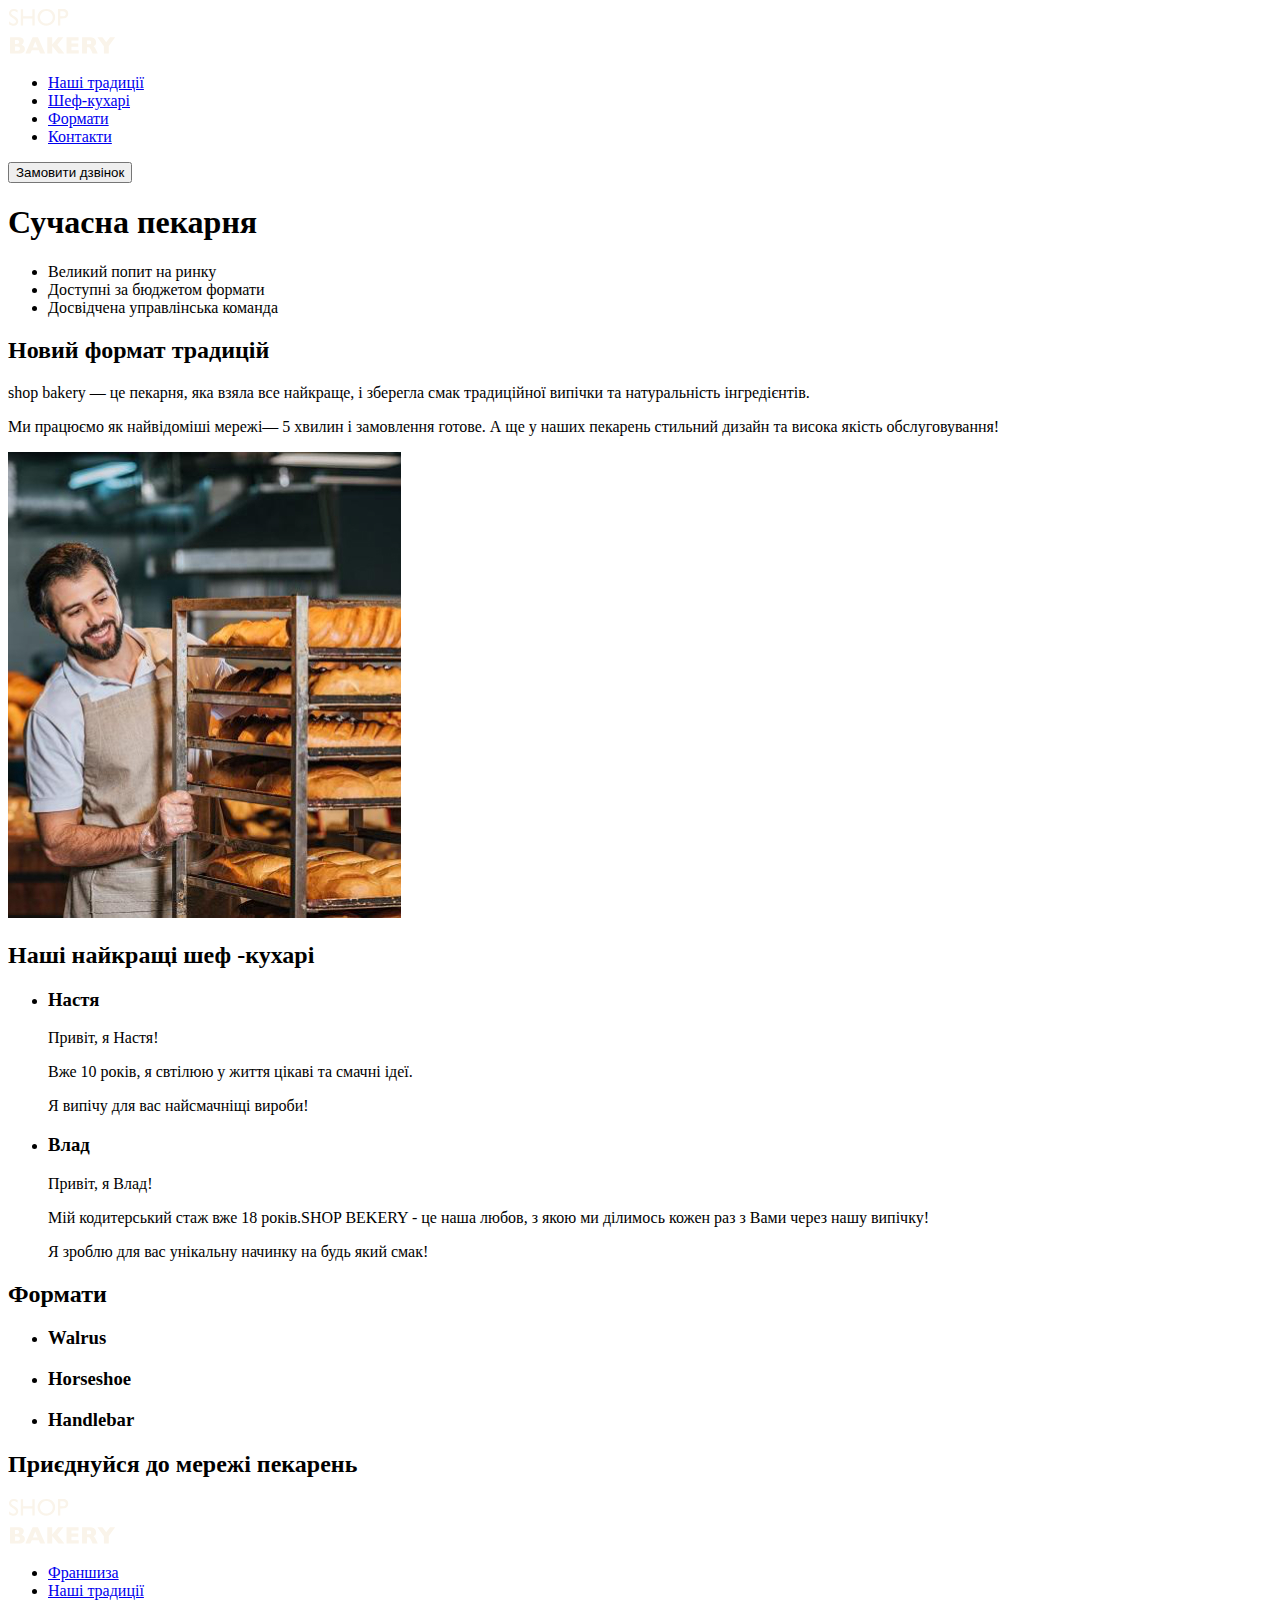
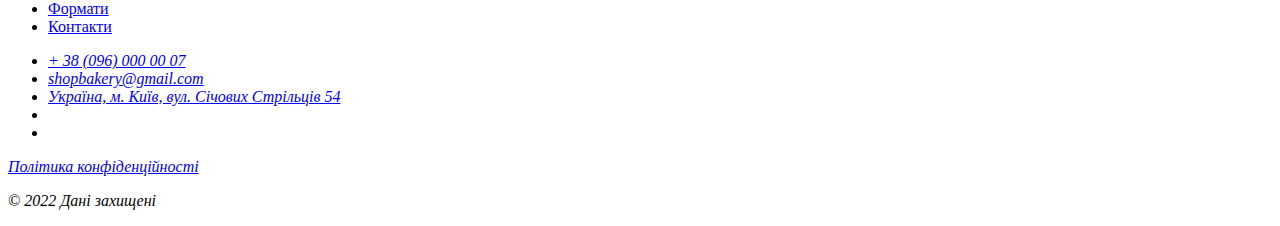
==== index.html @ 938a92dd "Update index.html and add images" ====
<!DOCTYPE html>
<html lang="uk">

<head>
    <meta charset="UTF-8">
    <meta name="viewport" content="width=device-width, initial-scale=1.0">
    <title>Сучасна пекарня</title>
</head>

<body>
    <header>
        <nav>
            <a href="#">
                <img src="./images/logo.svg" alt="Логотип сучасної пекарні">
            </a>
            <ul>
                <li><a href="#">Наші традиції</a></li>
                <li><a href="#">Шеф-кухарі</a></li>
                <li><a href="#">Формати</a></li>
                <li><a href="#">Контакти</a></li>
            </ul>
        </nav>
        <button type="button">Замовити дзвінок</button>
    </header>
    <main>
        <section>
            <h1>Сучасна пекарня</h1>
        </section>
        <section>
            <ul>
                <li>Великий попит на ринку </li>
                <li>Доступні за бюджетом формати</li>
                <li>Досвідчена управлінська команда</li>
            </ul>
            <h2>Новий формат традицій</h2>
            <p>
                <span>shop bakery</span> — це пекарня, яка взяла все найкраще, і зберегла смак традиційної випічки та
                натуральність інгредієнтів.
            </p>
            <p>
                Ми працюємо як найвідоміші мережі— <span>5 хвилин і замовлення готове.</span> А ще у наших пекарень
                стильний дизайн та
                висока якість обслуговування!
            </p>
            <img src="./images/baker-man.jpg" alt="Чоловік пекар дивиться на батони із посмішкою">
        </section>
        <section>
            <h2>Наші найкращі шеф -кухарі</h2>
            <ul>
                <li>
                    <article>
                        <h3>Настя</h3>
                        <p>Привіт, я Настя!</p>
                        <p>Вже 10 років, я свтілюю у життя цікаві та смачні ідеї.</p>
                        <p>Я випічу для вас найсмачніщі вироби!</p>
                    </article>
                </li>
                <li>
                    <article>
                        <h3>Влад</h3>
                        <p>Привіт, я Влад!</p>
                        <p>Мій кодитерський стаж вже 18 років.SHOP BEKERY - це наша любов, з якою ми ділимось кожен раз
                            з Вами
                            через нашу випічку!</p>
                        <p>Я зроблю для вас унікальну начинку на будь який смак!</p>
                    </article>
                </li>
            </ul>
        </section>
        <section>
            <h2>Формати</h2>
            <ul>
                <li>
                    <article>
                        <h3 lang="en">Walrus</h3>
                    </article>
                </li>
                <li>
                    <article>
                        <h3 lang="en">Horseshoe</h3>
                    </article>
                </li>
                <li>
                    <article>
                        <h3 lang="en">Handlebar</h3>
                    </article>
                </li>
            </ul>
        </section>
        <section>
            <h2>Приєднуйся до мережі пекарень</h2>
        </section>
    </main>
    <footer>
        <nav>
            <a href="#">
                <img src="./images/logo.svg" alt="Логотип сучасної пекарні">
            </a>
            <ul>
                <li>
                    <a href="#">Франшиза</a>
                </li>
                <li>
                    <a href="#">Наші традиції</a>
                </li>
                <li>
                    <a href="#">Формати</a>
                </li>
                <li>
                    <a href="#">Контакти</a>
                </li>
            </ul>
        </nav>
        <address>
            <ul>
                <li>
                    <a href="tel:+380960000007">+ 38 (096) 000 00 07</a>
                </li>
                <li>
                    <a href="mailto:shopbakery@gmail.com">shopbakery@gmail.com</a>
                </li>
                <li>
                    <a href="https://maps.app.goo.gl/4xFxbd8AqyAGt3mW7" target="_blank">Україна, м. Київ,
                        вул. Січових Стрільців 54</a>
                </li>
                <li>
                    <a href="#">
                        <!-- facebook icon -->
                    </a>
                </li>
                <li>
                    <a href="#">
                        <!-- instagram icon -->
                    </a>
                </li>
            </ul>
            <a href="#" target="_blank">Політика конфіденційності</a>
            <p>© 2022 Дані захищені</p>
        </address>
    </footer>
</body>

</html>
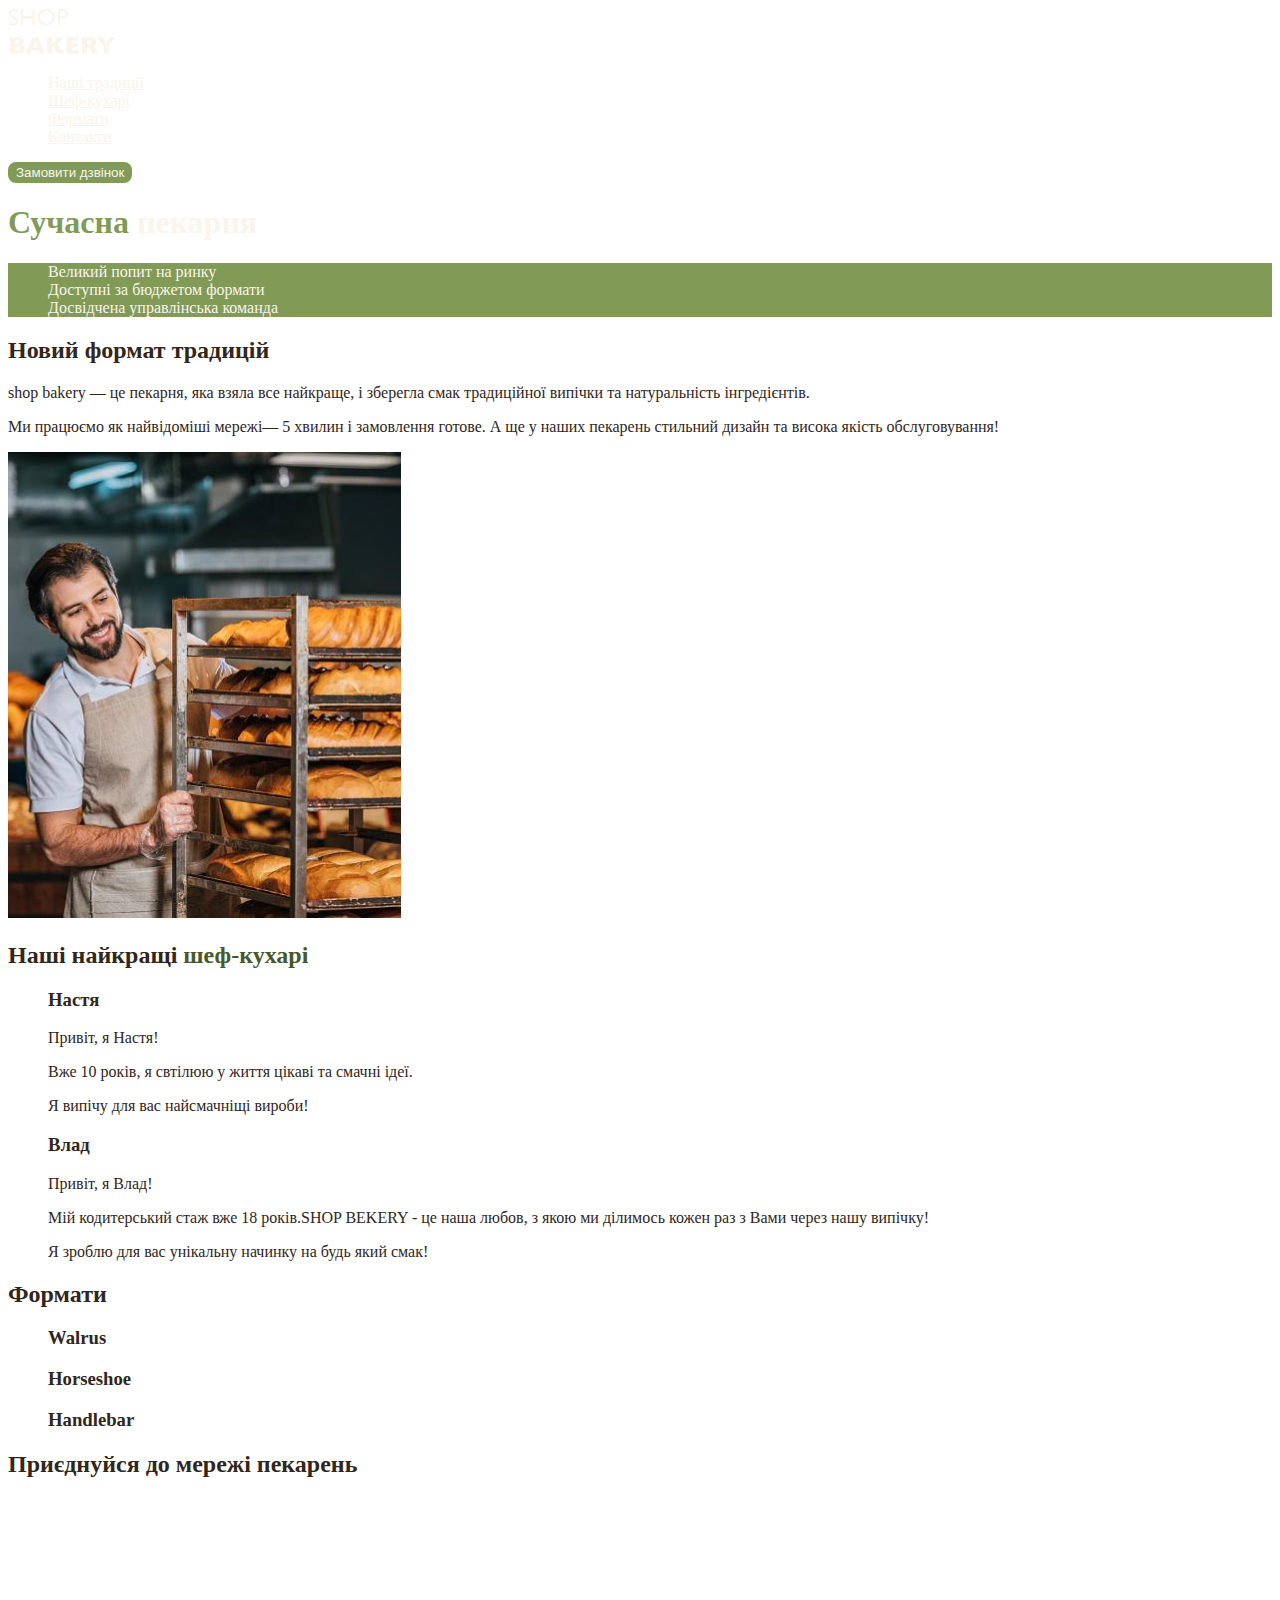
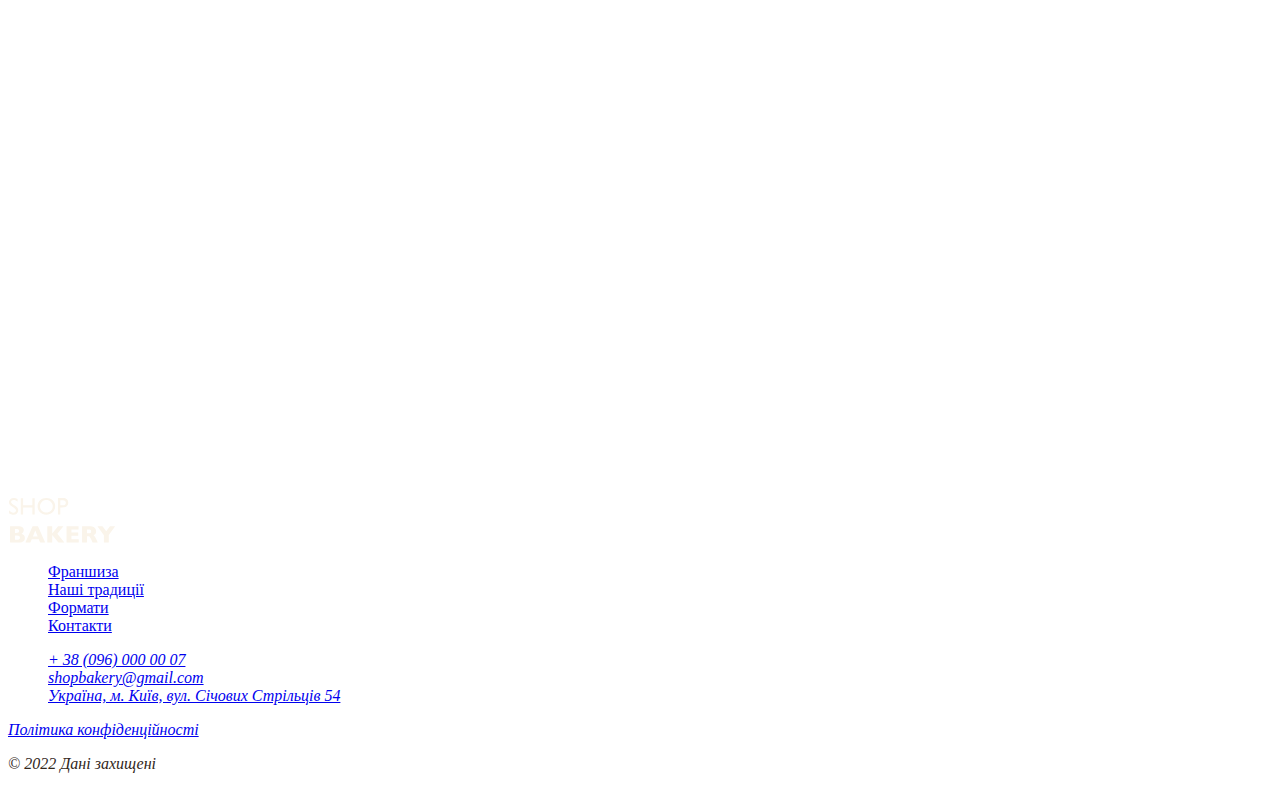
==== commit d199d40f: "Add styles.css and css variables" ====
--- a/index.html
+++ b/index.html
@@ -5,47 +5,50 @@
     <meta charset="UTF-8">
     <meta name="viewport" content="width=device-width, initial-scale=1.0">
     <title>Сучасна пекарня</title>
+    <link rel="stylesheet" href="./css/styles.css">
 </head>
 
 <body>
     <header>
         <nav>
-            <a href="#">
+            <a href="/">
                 <img src="./images/logo.svg" alt="Логотип сучасної пекарні">
             </a>
             <ul>
-                <li><a href="#">Наші традиції</a></li>
-                <li><a href="#">Шеф-кухарі</a></li>
-                <li><a href="#">Формати</a></li>
-                <li><a href="#">Контакти</a></li>
+                <li><a class="link" href="#traditions-section">Наші традиції</a></li>
+                <li><a class="link" href="#chefs-section">Шеф-кухарі</a></li>
+                <li><a class="link" href="#formats-section">Формати</a></li>
+                <li><a class="link" href="#contact-section">Контакти</a></li>
             </ul>
         </nav>
-        <button type="button">Замовити дзвінок</button>
+        <button class="button" type="button">Замовити дзвінок</button>
     </header>
     <main>
-        <section>
-            <h1>Сучасна пекарня</h1>
+        <section class="main-section">
+            <h1 class="hero-title"><span class="accent">Сучасна</span> пекарня</h1>
         </section>
-        <section>
-            <ul>
+        <section id="traditions-section">
+            <ul class="advantages-list">
                 <li>Великий попит на ринку </li>
                 <li>Доступні за бюджетом формати</li>
                 <li>Досвідчена управлінська команда</li>
             </ul>
-            <h2>Новий формат традицій</h2>
+            <h2 class="section-title">Новий формат традицій</h2>
             <p>
-                <span>shop bakery</span> — це пекарня, яка взяла все найкраще, і зберегла смак традиційної випічки та
+                <span class="">shop bakery</span> — це пекарня, яка взяла все найкраще, і зберегла смак традиційної
+                випічки та
                 натуральність інгредієнтів.
             </p>
             <p>
-                Ми працюємо як найвідоміші мережі— <span>5 хвилин і замовлення готове.</span> А ще у наших пекарень
+                Ми працюємо як найвідоміші мережі— <span class="">5 хвилин і замовлення готове.</span> А ще у наших
+                пекарень
                 стильний дизайн та
                 висока якість обслуговування!
             </p>
             <img src="./images/baker-man.jpg" alt="Чоловік пекар дивиться на батони із посмішкою">
         </section>
-        <section>
-            <h2>Наші найкращі шеф -кухарі</h2>
+        <section id="chefs-section">
+            <h2 class="section-title">Наші найкращі <span class="accent">шеф-кухарі</span></h2>
             <ul>
                 <li>
                     <article>
@@ -67,8 +70,8 @@
                 </li>
             </ul>
         </section>
-        <section>
-            <h2>Формати</h2>
+        <section id="formats-section">
+            <h2 class="section-title">Формати</h2>
             <ul>
                 <li>
                     <article>
@@ -87,8 +90,12 @@
                 </li>
             </ul>
         </section>
-        <section>
-            <h2>Приєднуйся до мережі пекарень</h2>
+        <section id="contact-section">
+            <h2 class="section-title">Приєднуйся до мережі пекарень</h2>
+            <iframe
+                src="https://www.google.com/maps/embed?pb=!1m18!1m12!1m3!1d2540.164054656815!2d30.488658575845935!3d50.45666967159328!2m3!1f0!2f0!3f0!3m2!1i1024!2i768!4f13.1!3m3!1m2!1s0x40d4ce637bfe1717%3A0x5370c2254ad1b952!2z0YPQuy4g0KHQtdGH0LXQstGL0YUg0KHRgtGA0LXQu9GM0YbQvtCyLCA1NCwg0JrQuNC10LIsIDAyMDAw!5e0!3m2!1sru!2sua!4v1700069332824!5m2!1sru!2sua"
+                width="603" height="595" style="border:0;" allowfullscreen="" loading="lazy"
+                referrerpolicy="no-referrer-when-downgrade"></iframe>
         </section>
     </main>
     <footer>
@@ -135,7 +142,7 @@
                 </li>
             </ul>
             <a href="#" target="_blank">Політика конфіденційності</a>
-            <p>© 2022 Дані захищені</p>
+            <p>&copy; 2022 Дані захищені</p>
         </address>
     </footer>
 </body>
--- a/css/styles.css
+++ b/css/styles.css
@@ -0,0 +1,62 @@
+:root {
+  --color-primary-dark: #31261a;
+  --color-primary-light: #faf4ea;
+  --color-brand-light: #819b57;
+  --color-brand-dark: #465929;
+}
+
+/* Base */
+
+body {
+  color: var(--color-primary-dark);
+}
+
+ul {
+  list-style-type: none;
+}
+
+/* Button */
+
+.button {
+  background-color: var(--color-brand-light);
+  border: 2px solid var(--color-brand-light);
+  border-radius: 8px;
+  color: var(--color-primary-light);
+  cursor: pointer;
+}
+
+.button:hover {
+  background-color: transparent;
+  color: var(--color-brand-dark);
+}
+
+/* Link */
+
+.link {
+  color: var(--color-primary-light);
+}
+
+.link:hover {
+  color: var(--color-brand-light);
+}
+
+/* Hero section */
+
+.hero-title {
+  color: var(--color-primary-light);
+}
+
+.hero-title .accent {
+  color: var(--color-brand-light);
+}
+
+/* Advantages section */
+
+.advantages-list {
+  background-color: var(--color-brand-light);
+  color: var(--color-primary-light);
+}
+
+.section-title .accent {
+  color: var(--color-brand-dark);
+}
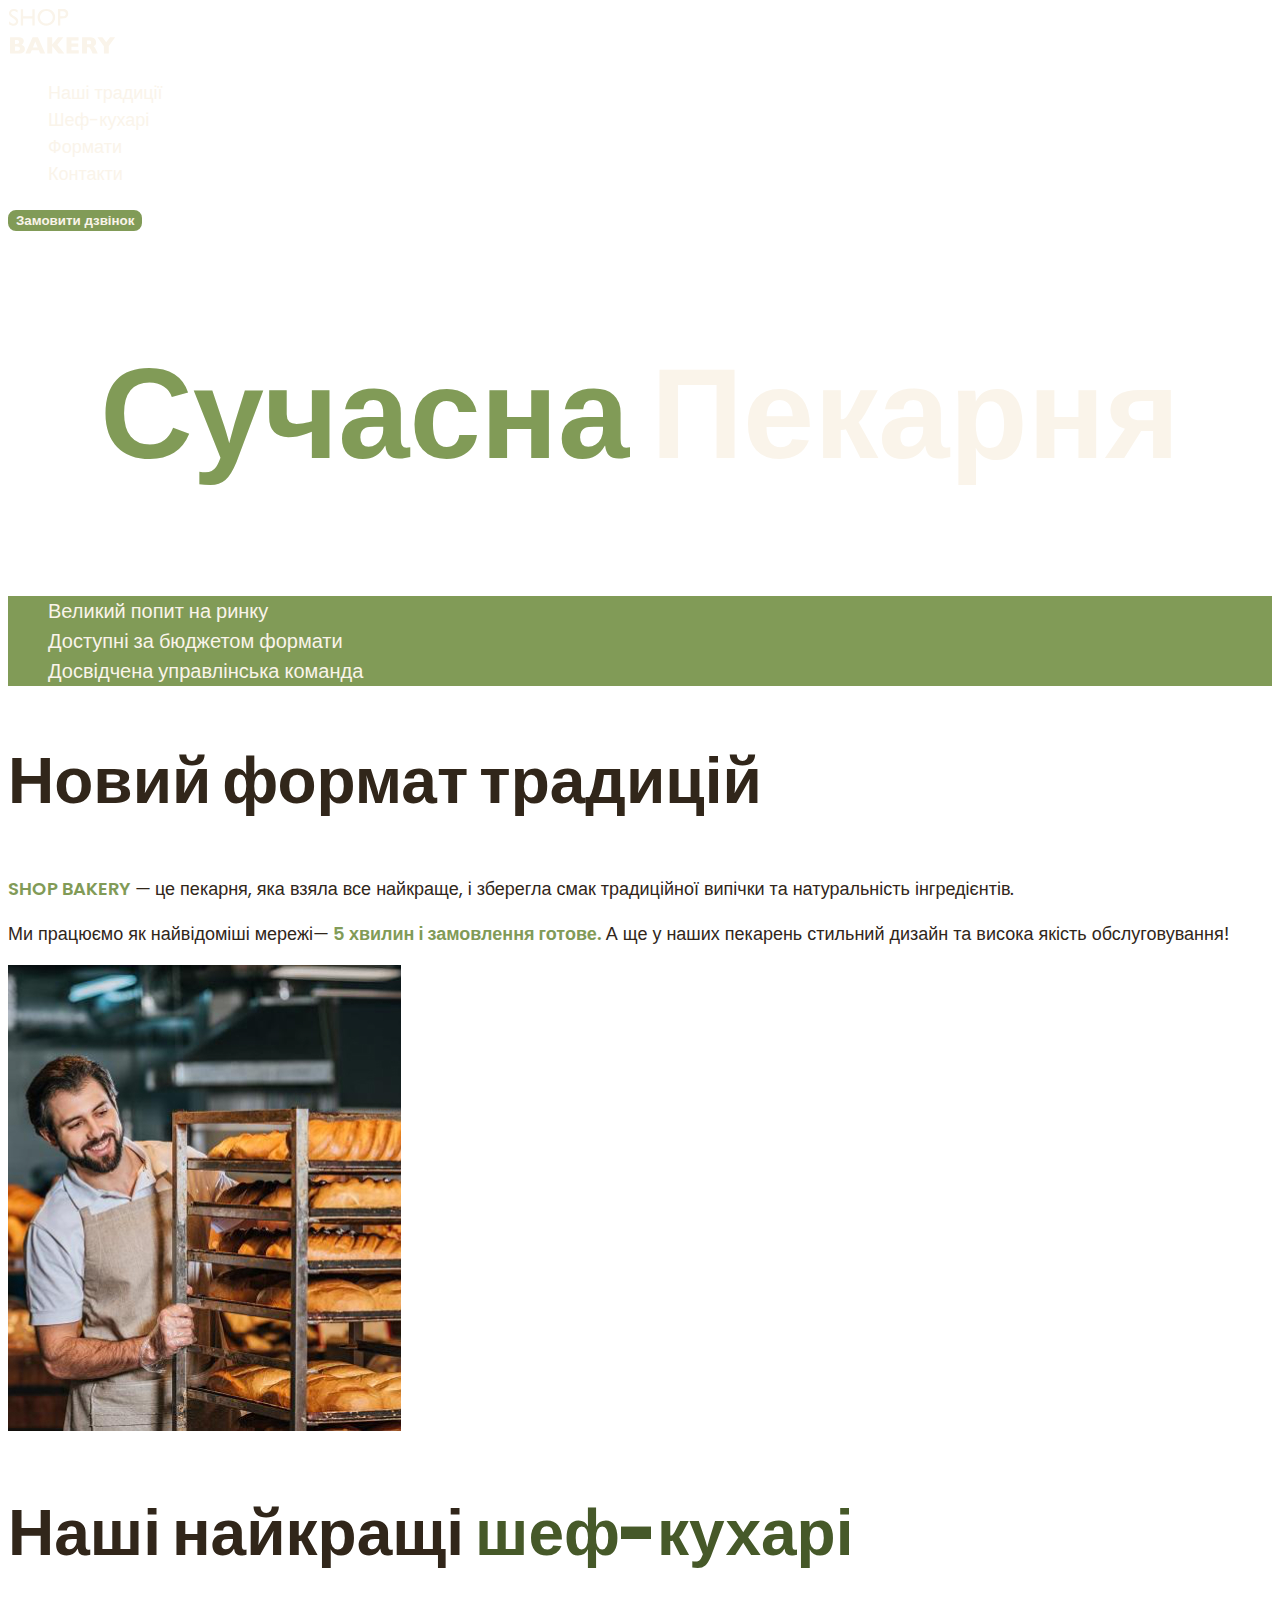
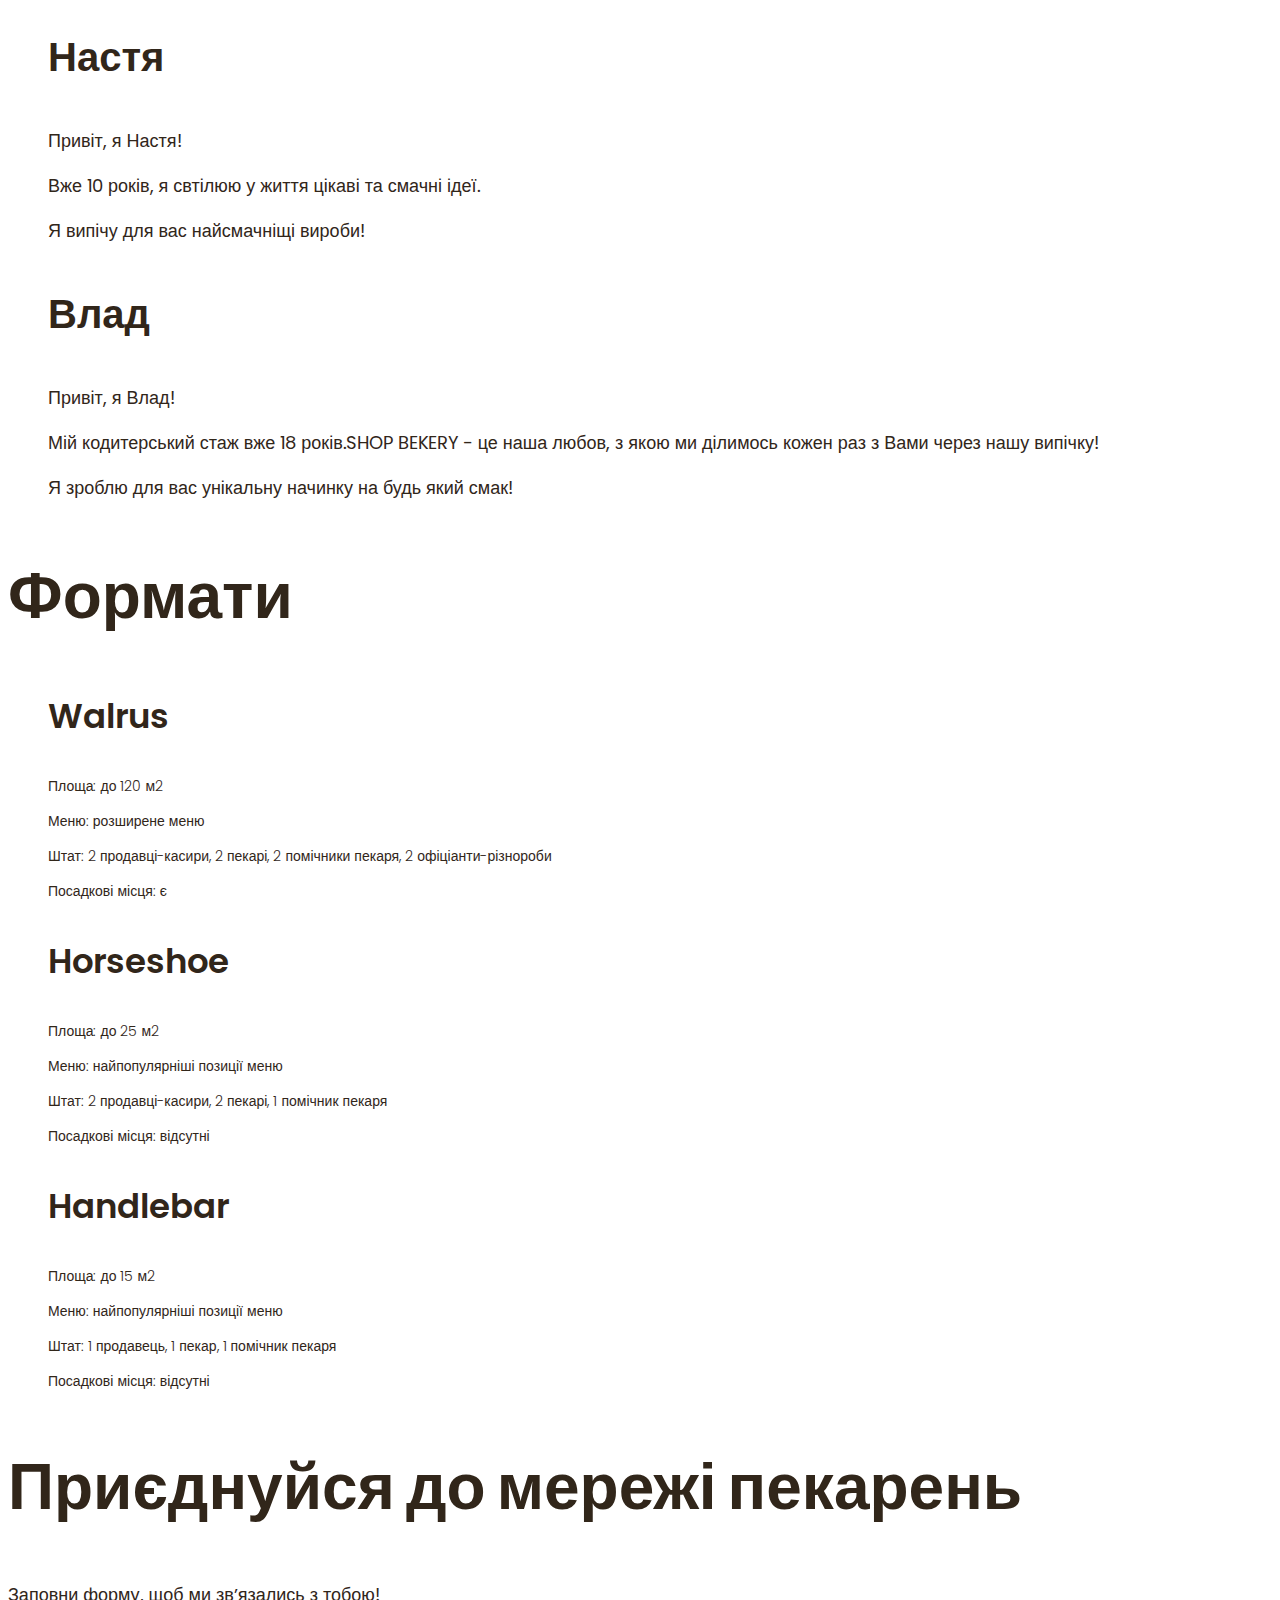
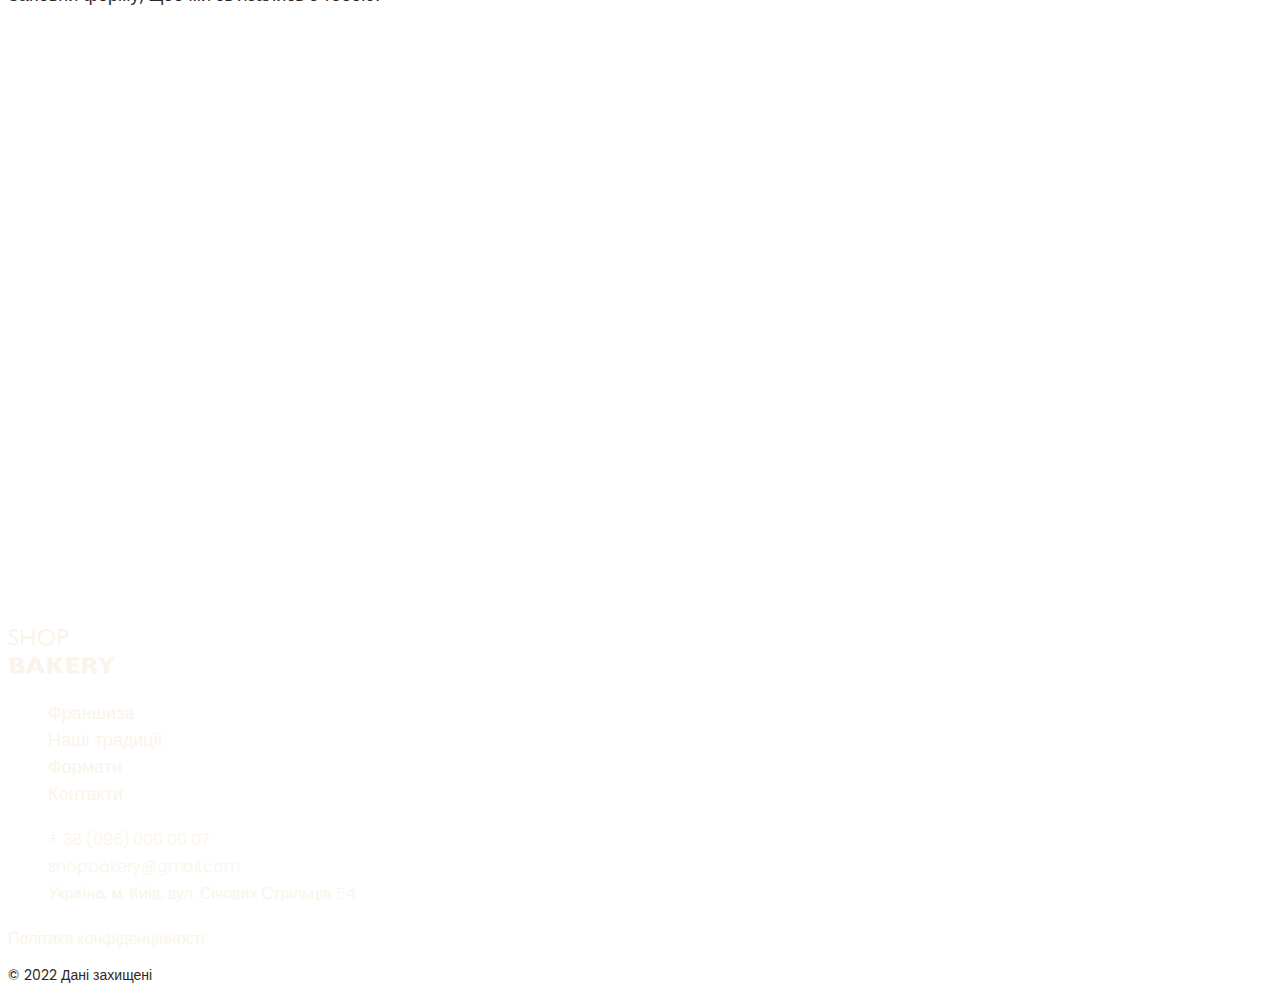
==== commit bd47f0a1: "add new changes" ====
--- a/index.html
+++ b/index.html
@@ -5,6 +5,7 @@
     <meta charset="UTF-8">
     <meta name="viewport" content="width=device-width, initial-scale=1.0">
     <title>Сучасна пекарня</title>
+    <!-- Styles -->
     <link rel="stylesheet" href="./css/styles.css">
 </head>
 
@@ -29,18 +30,19 @@
         </section>
         <section id="traditions-section">
             <ul class="advantages-list">
-                <li>Великий попит на ринку </li>
-                <li>Доступні за бюджетом формати</li>
-                <li>Досвідчена управлінська команда</li>
+                <li class="advantages-item">Великий попит на ринку </li>
+                <li class="advantages-item">Доступні за бюджетом формати</li>
+                <li class="advantages-item">Досвідчена управлінська команда</li>
             </ul>
             <h2 class="section-title">Новий формат традицій</h2>
-            <p>
-                <span class="">shop bakery</span> — це пекарня, яка взяла все найкраще, і зберегла смак традиційної
+            <p class="traditions-text">
+                <span class="brand uppercase">shop bakery</span> — це пекарня, яка взяла все найкраще, і зберегла смак
+                традиційної
                 випічки та
                 натуральність інгредієнтів.
             </p>
-            <p>
-                Ми працюємо як найвідоміші мережі— <span class="">5 хвилин і замовлення готове.</span> А ще у наших
+            <p class="traditions-text">
+                Ми працюємо як найвідоміші мережі— <span class="brand">5 хвилин і замовлення готове.</span> А ще у наших
                 пекарень
                 стильний дизайн та
                 висока якість обслуговування!
@@ -52,7 +54,7 @@
             <ul>
                 <li>
                     <article>
-                        <h3>Настя</h3>
+                        <h3 class="chef-title">Настя</h3>
                         <p>Привіт, я Настя!</p>
                         <p>Вже 10 років, я свтілюю у життя цікаві та смачні ідеї.</p>
                         <p>Я випічу для вас найсмачніщі вироби!</p>
@@ -60,7 +62,7 @@
                 </li>
                 <li>
                     <article>
-                        <h3>Влад</h3>
+                        <h3 class="chef-title">Влад</h3>
                         <p>Привіт, я Влад!</p>
                         <p>Мій кодитерський стаж вже 18 років.SHOP BEKERY - це наша любов, з якою ми ділимось кожен раз
                             з Вами
@@ -75,23 +77,42 @@
             <ul>
                 <li>
                     <article>
-                        <h3 lang="en">Walrus</h3>
+                        <h3 class="format-title" lang="en">Walrus</h3>
+                        <div class="format-text">
+                            <p>Площа: до 120 м2</p>
+                            <p>Меню: розширене меню </p>
+                            <p>Штат: 2 продавці-касири, 2 пекарі, 2 помічники пекаря, 2 офіціанти-різнороби</p>
+                            <p>Посадкові місця: є</p>
+                        </div>
                     </article>
                 </li>
                 <li>
                     <article>
-                        <h3 lang="en">Horseshoe</h3>
+                        <h3 class="format-title" lang="en">Horseshoe</h3>
+                        <div class="format-text">
+                            <p>Площа: до 25 м2</p>
+                            <p>Меню: найпопулярніші позиції меню</p>
+                            <p>Штат: 2 продавці-касири, 2 пекарі, 1 помічник пекаря</p>
+                            <p>Посадкові місця: відсутні</p>
+                        </div>
                     </article>
                 </li>
                 <li>
                     <article>
-                        <h3 lang="en">Handlebar</h3>
+                        <h3 class="format-title" lang="en">Handlebar</h3>
+                        <div class="format-text">
+                            <p>Площа: до 15 м2</p>
+                            <p>Меню: найпопулярніші позиції меню </p>
+                            <p>Штат: 1 продавець, 1 пекар, 1 помічник пекаря</p>
+                            <p>Посадкові місця: відсутні</p>
+                        </div>
                     </article>
                 </li>
             </ul>
         </section>
         <section id="contact-section">
             <h2 class="section-title">Приєднуйся до мережі пекарень</h2>
+            <p>Заповни форму, щоб ми звʼязались з тобою!</p>
             <iframe
                 src="https://www.google.com/maps/embed?pb=!1m18!1m12!1m3!1d2540.164054656815!2d30.488658575845935!3d50.45666967159328!2m3!1f0!2f0!3f0!3m2!1i1024!2i768!4f13.1!3m3!1m2!1s0x40d4ce637bfe1717%3A0x5370c2254ad1b952!2z0YPQuy4g0KHQtdGH0LXQstGL0YUg0KHRgtGA0LXQu9GM0YbQvtCyLCA1NCwg0JrQuNC10LIsIDAyMDAw!5e0!3m2!1sru!2sua!4v1700069332824!5m2!1sru!2sua"
                 width="603" height="595" style="border:0;" allowfullscreen="" loading="lazy"
@@ -105,29 +126,30 @@
             </a>
             <ul>
                 <li>
-                    <a href="#">Франшиза</a>
+                    <a href="#" class="link">Франшиза</a>
                 </li>
                 <li>
-                    <a href="#">Наші традиції</a>
+                    <a href="#" class="link">Наші традиції</a>
                 </li>
                 <li>
-                    <a href="#">Формати</a>
+                    <a href="#" class="link">Формати</a>
                 </li>
                 <li>
-                    <a href="#">Контакти</a>
+                    <a href="#" class="link">Контакти</a>
                 </li>
             </ul>
         </nav>
         <address>
             <ul>
                 <li>
-                    <a href="tel:+380960000007">+ 38 (096) 000 00 07</a>
+                    <a class="address-link" href="tel:+380960000007">+ 38 (096) 000 00 07</a>
                 </li>
                 <li>
-                    <a href="mailto:shopbakery@gmail.com">shopbakery@gmail.com</a>
+                    <a class="address-link" href="mailto:shopbakery@gmail.com">shopbakery@gmail.com</a>
                 </li>
                 <li>
-                    <a href="https://maps.app.goo.gl/4xFxbd8AqyAGt3mW7" target="_blank">Україна, м. Київ,
+                    <a class="address-link" href="https://maps.app.goo.gl/4xFxbd8AqyAGt3mW7" target="_blank">Україна, м.
+                        Київ,
                         вул. Січових Стрільців 54</a>
                 </li>
                 <li>
@@ -141,8 +163,8 @@
                     </a>
                 </li>
             </ul>
-            <a href="#" target="_blank">Політика конфіденційності</a>
-            <p>&copy; 2022 Дані захищені</p>
+            <a class="address-link" href="#" target="_blank">Політика конфіденційності</a>
+            <p class="address-copyright">&copy; 2022 Дані захищені</p>
         </address>
     </footer>
 </body>
--- a/css/styles.css
+++ b/css/styles.css
@@ -1,14 +1,51 @@
+@font-face {
+  font-display: swap;
+  font-family: "Poppins";
+  font-weight: 300;
+  src: url("../fonts/poppins-v20-latin-300.woff2") format("woff2");
+}
+
+@font-face {
+  font-display: swap;
+  font-family: "Poppins";
+  font-weight: 400;
+  src: url("../fonts/poppins-v20-latin-regular.woff2") format("woff2");
+}
+
+@font-face {
+  font-display: swap;
+  font-family: "Poppins";
+  font-weight: 600;
+  src: url("../fonts/poppins-v20-latin-600.woff2") format("woff2");
+}
+
+@font-face {
+  font-display: swap;
+  font-family: "Poppins";
+  font-weight: 900;
+  src: url("../fonts/poppins-v20-latin-900.woff2") format("woff2");
+}
+
 :root {
   --color-primary-dark: #31261a;
   --color-primary-light: #faf4ea;
   --color-brand-light: #819b57;
   --color-brand-dark: #465929;
+  --color: #a18268;
 }
 
 /* Base */
 
 body {
   color: var(--color-primary-dark);
+  font-family: "Poppins", sans-serif;
+  font-size: 18px;
+  font-weight: 400;
+  line-height: 1.5;
+}
+
+address {
+  font-style: normal;
 }
 
 ul {
@@ -23,6 +60,7 @@
   border-radius: 8px;
   color: var(--color-primary-light);
   cursor: pointer;
+  font-weight: 600;
 }
 
 .button:hover {
@@ -34,16 +72,22 @@
 
 .link {
   color: var(--color-primary-light);
+  text-decoration: none;
 }
 
 .link:hover {
   color: var(--color-brand-light);
+  font-weight: 600;
 }
 
 /* Hero section */
 
 .hero-title {
   color: var(--color-primary-light);
+  text-align: center;
+  text-transform: capitalize;
+  font-size: 128px;
+  font-weight: 900;
 }
 
 .hero-title .accent {
@@ -57,6 +101,65 @@
   color: var(--color-primary-light);
 }
 
+.advantages-item {
+  font-weight: 300;
+  font-size: 20px;
+}
+
+.section-title {
+  font-weight: 900;
+  font-size: 64px;
+  line-height: 1.3;
+}
+
 .section-title .accent {
   color: var(--color-brand-dark);
 }
+
+/* Traditions section */
+
+.traditions-text .brand {
+  color: var(--color-brand-light);
+  font-weight: 600;
+}
+
+.traditions-text .uppercase {
+  text-transform: uppercase;
+}
+
+/* Chefs section */
+
+.chef-title {
+  font-weight: 600;
+  font-size: 40px;
+}
+
+/* Formats section */
+
+.format-title {
+  font-weight: 600;
+  font-size: 34px;
+}
+
+.format-text {
+  font-weight: 300;
+  font-size: 14px;
+}
+
+/* Footer */
+
+.address-link {
+  font-weight: 300;
+  font-size: 16px;
+  color: var(--color-primary-light);
+  text-decoration: none;
+}
+
+.address-link:hover {
+  color: var(--color-brand-light);
+}
+
+.address-copyright {
+  font-size: 14px;
+  color: var();
+}
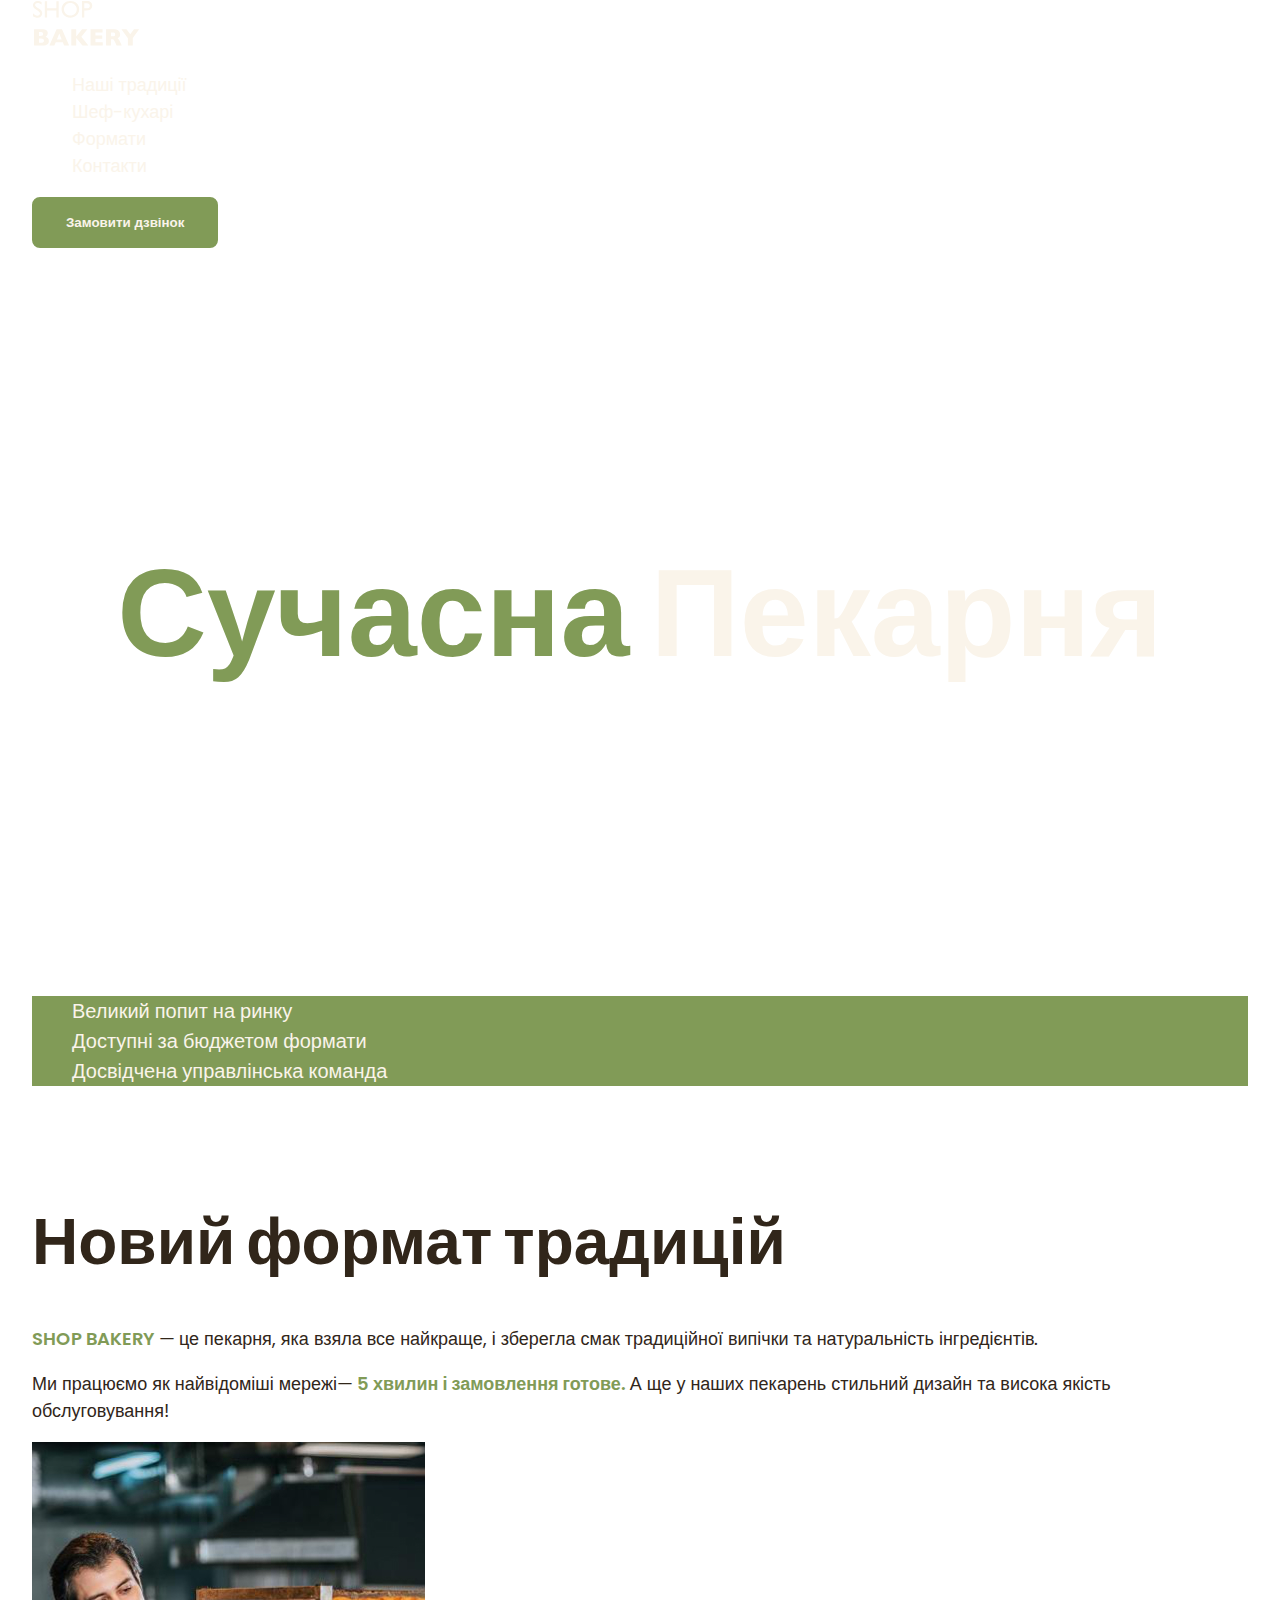
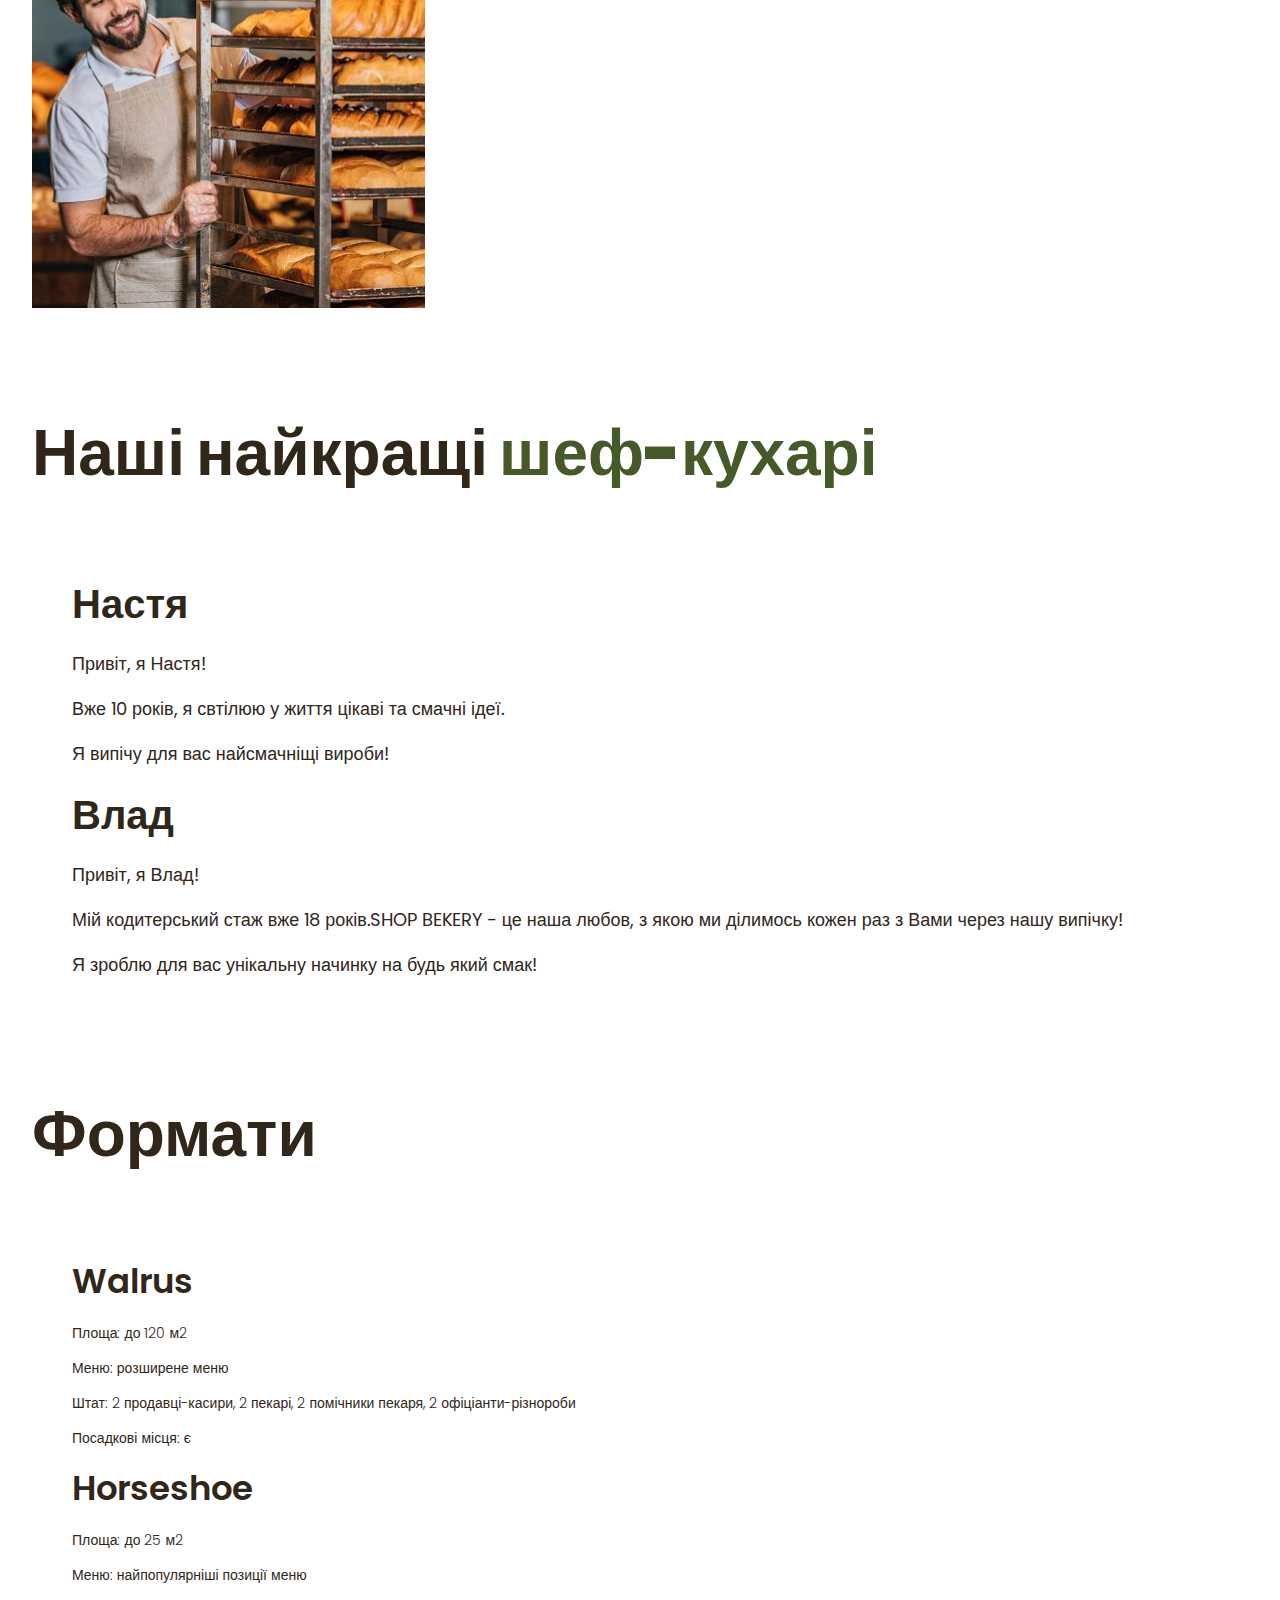
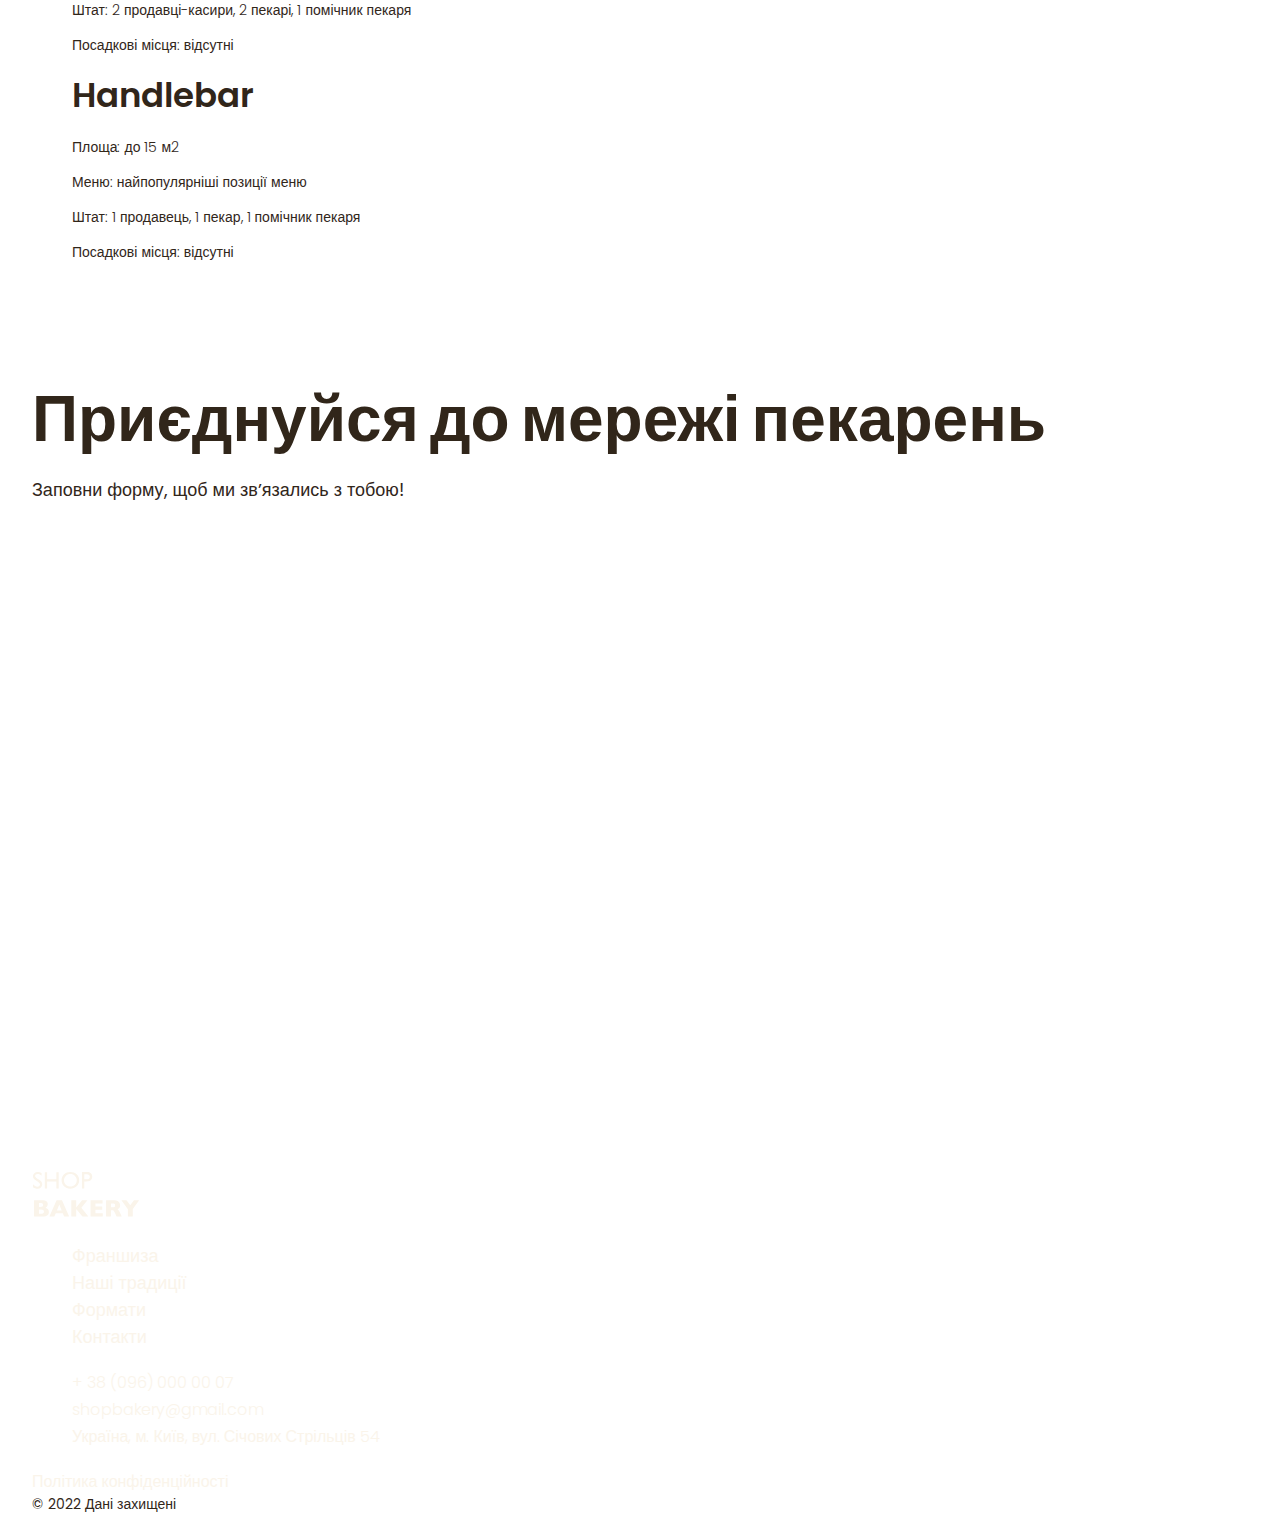
==== commit 933820ae: "add new changes" ====
--- a/index.html
+++ b/index.html
@@ -11,161 +11,184 @@
 
 <body>
     <header>
-        <nav>
-            <a href="/">
-                <img src="./images/logo.svg" alt="Логотип сучасної пекарні">
-            </a>
-            <ul>
-                <li><a class="link" href="#traditions-section">Наші традиції</a></li>
-                <li><a class="link" href="#chefs-section">Шеф-кухарі</a></li>
-                <li><a class="link" href="#formats-section">Формати</a></li>
-                <li><a class="link" href="#contact-section">Контакти</a></li>
-            </ul>
-        </nav>
-        <button class="button" type="button">Замовити дзвінок</button>
+        <div class="container">
+            <nav>
+                <a href="/">
+                    <img src="./images/logo.svg" alt="Логотип сучасної пекарні">
+                </a>
+                <ul>
+                    <li><a class="link" href="#traditions-section">Наші традиції</a></li>
+                    <li><a class="link" href="#chefs-section">Шеф-кухарі</a></li>
+                    <li><a class="link" href="#formats-section">Формати</a></li>
+                    <li><a class="link" href="#contact-section">Контакти</a></li>
+                </ul>
+            </nav>
+            <button class="button" type="button">Замовити дзвінок</button>
+        </div>
     </header>
     <main>
-        <section class="main-section">
-            <h1 class="hero-title"><span class="accent">Сучасна</span> пекарня</h1>
+        <section class="hero-section">
+            <div class="container">
+                <h1 class="hero-title"><span class="accent">Сучасна </span>пекарня</h1>
+            </div>
         </section>
-        <section id="traditions-section">
-            <ul class="advantages-list">
-                <li class="advantages-item">Великий попит на ринку </li>
-                <li class="advantages-item">Доступні за бюджетом формати</li>
-                <li class="advantages-item">Досвідчена управлінська команда</li>
-            </ul>
-            <h2 class="section-title">Новий формат традицій</h2>
-            <p class="traditions-text">
-                <span class="brand uppercase">shop bakery</span> — це пекарня, яка взяла все найкраще, і зберегла смак
-                традиційної
-                випічки та
-                натуральність інгредієнтів.
-            </p>
-            <p class="traditions-text">
-                Ми працюємо як найвідоміші мережі— <span class="brand">5 хвилин і замовлення готове.</span> А ще у наших
-                пекарень
-                стильний дизайн та
-                висока якість обслуговування!
-            </p>
-            <img src="./images/baker-man.jpg" alt="Чоловік пекар дивиться на батони із посмішкою">
+        <section>
+            <div class="container">
+                <h2 class="visually-hidden">Наші переваги</h2>
+                <ul class="advantages-list">
+                    <li class="advantages-item">Великий попит на ринку </li>
+                    <li class="advantages-item">Доступні за бюджетом формати</li>
+                    <li class="advantages-item">Досвідчена управлінська команда</li>
+                </ul>
+            </div>
         </section>
-        <section id="chefs-section">
-            <h2 class="section-title">Наші найкращі <span class="accent">шеф-кухарі</span></h2>
-            <ul>
-                <li>
-                    <article>
-                        <h3 class="chef-title">Настя</h3>
-                        <p>Привіт, я Настя!</p>
-                        <p>Вже 10 років, я свтілюю у життя цікаві та смачні ідеї.</p>
-                        <p>Я випічу для вас найсмачніщі вироби!</p>
-                    </article>
-                </li>
-                <li>
-                    <article>
-                        <h3 class="chef-title">Влад</h3>
-                        <p>Привіт, я Влад!</p>
-                        <p>Мій кодитерський стаж вже 18 років.SHOP BEKERY - це наша любов, з якою ми ділимось кожен раз
-                            з Вами
-                            через нашу випічку!</p>
-                        <p>Я зроблю для вас унікальну начинку на будь який смак!</p>
-                    </article>
-                </li>
-            </ul>
+        <section class="traditions-section section" id="traditions-section">
+            <div class="container">
+                <h2 class="traditions-title section-title">Новий формат традицій</h2>
+                <p class="traditions-text">
+                    <span class="brand uppercase">shop bakery</span> — це пекарня, яка взяла все найкраще, і зберегла
+                    смак
+                    традиційної
+                    випічки та
+                    натуральність інгредієнтів.
+                </p>
+                <p class="traditions-text">
+                    Ми працюємо як найвідоміші мережі— <span class="brand">5 хвилин і замовлення готове.</span> А ще у
+                    наших
+                    пекарень
+                    стильний дизайн та
+                    висока якість обслуговування!
+                </p>
+                <img src="./images/baker-man.jpg" alt="Чоловік пекар дивиться на батони із посмішкою">
+            </div>
         </section>
-        <section id="formats-section">
-            <h2 class="section-title">Формати</h2>
-            <ul>
-                <li>
-                    <article>
-                        <h3 class="format-title" lang="en">Walrus</h3>
-                        <div class="format-text">
-                            <p>Площа: до 120 м2</p>
-                            <p>Меню: розширене меню </p>
-                            <p>Штат: 2 продавці-касири, 2 пекарі, 2 помічники пекаря, 2 офіціанти-різнороби</p>
-                            <p>Посадкові місця: є</p>
-                        </div>
-                    </article>
-                </li>
-                <li>
-                    <article>
-                        <h3 class="format-title" lang="en">Horseshoe</h3>
-                        <div class="format-text">
-                            <p>Площа: до 25 м2</p>
-                            <p>Меню: найпопулярніші позиції меню</p>
-                            <p>Штат: 2 продавці-касири, 2 пекарі, 1 помічник пекаря</p>
-                            <p>Посадкові місця: відсутні</p>
-                        </div>
-                    </article>
-                </li>
-                <li>
-                    <article>
-                        <h3 class="format-title" lang="en">Handlebar</h3>
-                        <div class="format-text">
-                            <p>Площа: до 15 м2</p>
-                            <p>Меню: найпопулярніші позиції меню </p>
-                            <p>Штат: 1 продавець, 1 пекар, 1 помічник пекаря</p>
-                            <p>Посадкові місця: відсутні</p>
-                        </div>
-                    </article>
-                </li>
-            </ul>
+        <section class="section" id="chefs-section">
+            <div class="container">
+                <h2 class="chefs-title section-title">Наші найкращі <span class="accent">шеф-кухарі</span></h2>
+                <ul>
+                    <li>
+                        <article>
+                            <h3 class="chef-title">Настя</h3>
+                            <p>Привіт, я Настя!</p>
+                            <p>Вже 10 років, я свтілюю у життя цікаві та смачні ідеї.</p>
+                            <p>Я випічу для вас найсмачніщі вироби!</p>
+                        </article>
+                    </li>
+                    <li>
+                        <article>
+                            <h3 class="chef-title">Влад</h3>
+                            <p>Привіт, я Влад!</p>
+                            <p>Мій кодитерський стаж вже 18 років.SHOP BEKERY - це наша любов, з якою ми ділимось кожен
+                                раз
+                                з Вами
+                                через нашу випічку!</p>
+                            <p>Я зроблю для вас унікальну начинку на будь який смак!</p>
+                        </article>
+                    </li>
+                </ul>
+            </div>
         </section>
-        <section id="contact-section">
-            <h2 class="section-title">Приєднуйся до мережі пекарень</h2>
-            <p>Заповни форму, щоб ми звʼязались з тобою!</p>
-            <iframe
-                src="https://www.google.com/maps/embed?pb=!1m18!1m12!1m3!1d2540.164054656815!2d30.488658575845935!3d50.45666967159328!2m3!1f0!2f0!3f0!3m2!1i1024!2i768!4f13.1!3m3!1m2!1s0x40d4ce637bfe1717%3A0x5370c2254ad1b952!2z0YPQuy4g0KHQtdGH0LXQstGL0YUg0KHRgtGA0LXQu9GM0YbQvtCyLCA1NCwg0JrQuNC10LIsIDAyMDAw!5e0!3m2!1sru!2sua!4v1700069332824!5m2!1sru!2sua"
-                width="603" height="595" style="border:0;" allowfullscreen="" loading="lazy"
-                referrerpolicy="no-referrer-when-downgrade"></iframe>
+        <section class="section" id="formats-section">
+            <div class="container">
+                <h2 class="formats-title section-title">Формати</h2>
+                <ul>
+                    <li>
+                        <article>
+                            <h3 class="format-title" lang="en">Walrus</h3>
+                            <div class="format-text">
+                                <p>Площа: до 120 м2</p>
+                                <p>Меню: розширене меню </p>
+                                <p>Штат: 2 продавці-касири, 2 пекарі, 2 помічники пекаря, 2 офіціанти-різнороби</p>
+                                <p>Посадкові місця: є</p>
+                            </div>
+                        </article>
+                    </li>
+                    <li>
+                        <article>
+                            <h3 class="format-title" lang="en">Horseshoe</h3>
+                            <div class="format-text">
+                                <p>Площа: до 25 м2</p>
+                                <p>Меню: найпопулярніші позиції меню</p>
+                                <p>Штат: 2 продавці-касири, 2 пекарі, 1 помічник пекаря</p>
+                                <p>Посадкові місця: відсутні</p>
+                            </div>
+                        </article>
+                    </li>
+                    <li>
+                        <article>
+                            <h3 class="format-title" lang="en">Handlebar</h3>
+                            <div class="format-text">
+                                <p>Площа: до 15 м2</p>
+                                <p>Меню: найпопулярніші позиції меню </p>
+                                <p>Штат: 1 продавець, 1 пекар, 1 помічник пекаря</p>
+                                <p>Посадкові місця: відсутні</p>
+                            </div>
+                        </article>
+                    </li>
+                </ul>
+            </div>
+        </section>
+        <section class="section" id="contact-section">
+            <div class="container">
+                <h2 class="contact-title section-title">Приєднуйся до мережі пекарень</h2>
+                <p>Заповни форму, щоб ми звʼязались з тобою!</p>
+                <iframe
+                    src="https://www.google.com/maps/embed?pb=!1m18!1m12!1m3!1d2540.164054656815!2d30.488658575845935!3d50.45666967159328!2m3!1f0!2f0!3f0!3m2!1i1024!2i768!4f13.1!3m3!1m2!1s0x40d4ce637bfe1717%3A0x5370c2254ad1b952!2z0YPQuy4g0KHQtdGH0LXQstGL0YUg0KHRgtGA0LXQu9GM0YbQvtCyLCA1NCwg0JrQuNC10LIsIDAyMDAw!5e0!3m2!1sru!2sua!4v1700069332824!5m2!1sru!2sua"
+                    width="603" height="595" style="border:0;" allowfullscreen="" loading="lazy"
+                    referrerpolicy="no-referrer-when-downgrade"></iframe>
+            </div>
         </section>
     </main>
     <footer>
-        <nav>
-            <a href="#">
-                <img src="./images/logo.svg" alt="Логотип сучасної пекарні">
-            </a>
-            <ul>
-                <li>
-                    <a href="#" class="link">Франшиза</a>
-                </li>
-                <li>
-                    <a href="#" class="link">Наші традиції</a>
-                </li>
-                <li>
-                    <a href="#" class="link">Формати</a>
-                </li>
-                <li>
-                    <a href="#" class="link">Контакти</a>
-                </li>
-            </ul>
-        </nav>
-        <address>
-            <ul>
-                <li>
-                    <a class="address-link" href="tel:+380960000007">+ 38 (096) 000 00 07</a>
-                </li>
-                <li>
-                    <a class="address-link" href="mailto:shopbakery@gmail.com">shopbakery@gmail.com</a>
-                </li>
-                <li>
-                    <a class="address-link" href="https://maps.app.goo.gl/4xFxbd8AqyAGt3mW7" target="_blank">Україна, м.
-                        Київ,
-                        вул. Січових Стрільців 54</a>
-                </li>
-                <li>
-                    <a href="#">
-                        <!-- facebook icon -->
-                    </a>
-                </li>
-                <li>
-                    <a href="#">
-                        <!-- instagram icon -->
-                    </a>
-                </li>
-            </ul>
-            <a class="address-link" href="#" target="_blank">Політика конфіденційності</a>
-            <p class="address-copyright">&copy; 2022 Дані захищені</p>
-        </address>
+        <div class="container">
+            <nav>
+                <a href="#">
+                    <img src="./images/logo.svg" alt="Логотип сучасної пекарні">
+                </a>
+                <ul>
+                    <li>
+                        <a href="#" class="link">Франшиза</a>
+                    </li>
+                    <li>
+                        <a href="#" class="link">Наші традиції</a>
+                    </li>
+                    <li>
+                        <a href="#" class="link">Формати</a>
+                    </li>
+                    <li>
+                        <a href="#" class="link">Контакти</a>
+                    </li>
+                </ul>
+            </nav>
+            <address>
+                <ul>
+                    <li>
+                        <a class="address-link" href="tel:+380960000007">+ 38 (096) 000 00 07</a>
+                    </li>
+                    <li>
+                        <a class="address-link" href="mailto:shopbakery@gmail.com">shopbakery@gmail.com</a>
+                    </li>
+                    <li>
+                        <a class="address-link" href="https://maps.app.goo.gl/4xFxbd8AqyAGt3mW7"
+                            target="_blank">Україна, м.
+                            Київ,
+                            вул. Січових Стрільців 54</a>
+                    </li>
+                    <li>
+                        <a href="#">
+                            <!-- facebook icon -->
+                        </a>
+                    </li>
+                    <li>
+                        <a href="#">
+                            <!-- instagram icon -->
+                        </a>
+                    </li>
+                </ul>
+                <a class="address-link" href="#" target="_blank">Політика конфіденційності</a>
+                <p class="address-copyright">&copy; 2022 Дані захищені</p>
+            </address>
+        </div>
     </footer>
 </body>
 
--- a/css/styles.css
+++ b/css/styles.css
@@ -36,12 +36,17 @@
 
 /* Base */
 
+* {
+  box-sizing: border-box;
+}
+
 body {
   color: var(--color-primary-dark);
   font-family: "Poppins", sans-serif;
   font-size: 18px;
   font-weight: 400;
   line-height: 1.5;
+  margin: 0;
 }
 
 address {
@@ -52,9 +57,40 @@
   list-style-type: none;
 }
 
+h1,
+h2,
+h3,
+h4,
+h5,
+h6,
+p {
+  margin-top: 0;
+}
+
+.visually-hidden {
+  position: absolute;
+  left: -10000px;
+  top: auto;
+  width: 1px;
+  height: 1px;
+  overflow: hidden;
+}
+
+.section {
+  padding: 48px 0;
+}
+
+.container {
+  width: 100%;
+  max-width: 1264px;
+  margin: 0 auto;
+  padding: 0 24px;
+}
+
 /* Button */
 
 .button {
+  padding: 16px 32px;
   background-color: var(--color-brand-light);
   border: 2px solid var(--color-brand-light);
   border-radius: 8px;
@@ -82,12 +118,17 @@
 
 /* Hero section */
 
+.hero-section {
+  padding: 272px 0;
+}
+
 .hero-title {
   color: var(--color-primary-light);
   text-align: center;
   text-transform: capitalize;
-  font-size: 128px;
+  font-size: 124px;
   font-weight: 900;
+  margin-bottom: 0;
 }
 
 .hero-title .accent {
@@ -118,6 +159,14 @@
 
 /* Traditions section */
 
+.traditions-section {
+  padding-top: 96px;
+}
+
+.traditions-title {
+  margin-bottom: 42px;
+}
+
 .traditions-text .brand {
   color: var(--color-brand-light);
   font-weight: 600;
@@ -129,14 +178,24 @@
 
 /* Chefs section */
 
+.chefs-title {
+  margin-bottom: 80px;
+}
+
 .chef-title {
+  margin-bottom: 16px;
   font-weight: 600;
   font-size: 40px;
 }
 
 /* Formats section */
 
+.formats-title {
+  margin-bottom: 80px;
+}
+
 .format-title {
+  margin-bottom: 16px;
   font-weight: 600;
   font-size: 34px;
 }
@@ -144,6 +203,12 @@
 .format-text {
   font-weight: 300;
   font-size: 14px;
+}
+
+/* Contact section */
+
+.contact-title {
+  margin-bottom: 16px;
 }
 
 /* Footer */
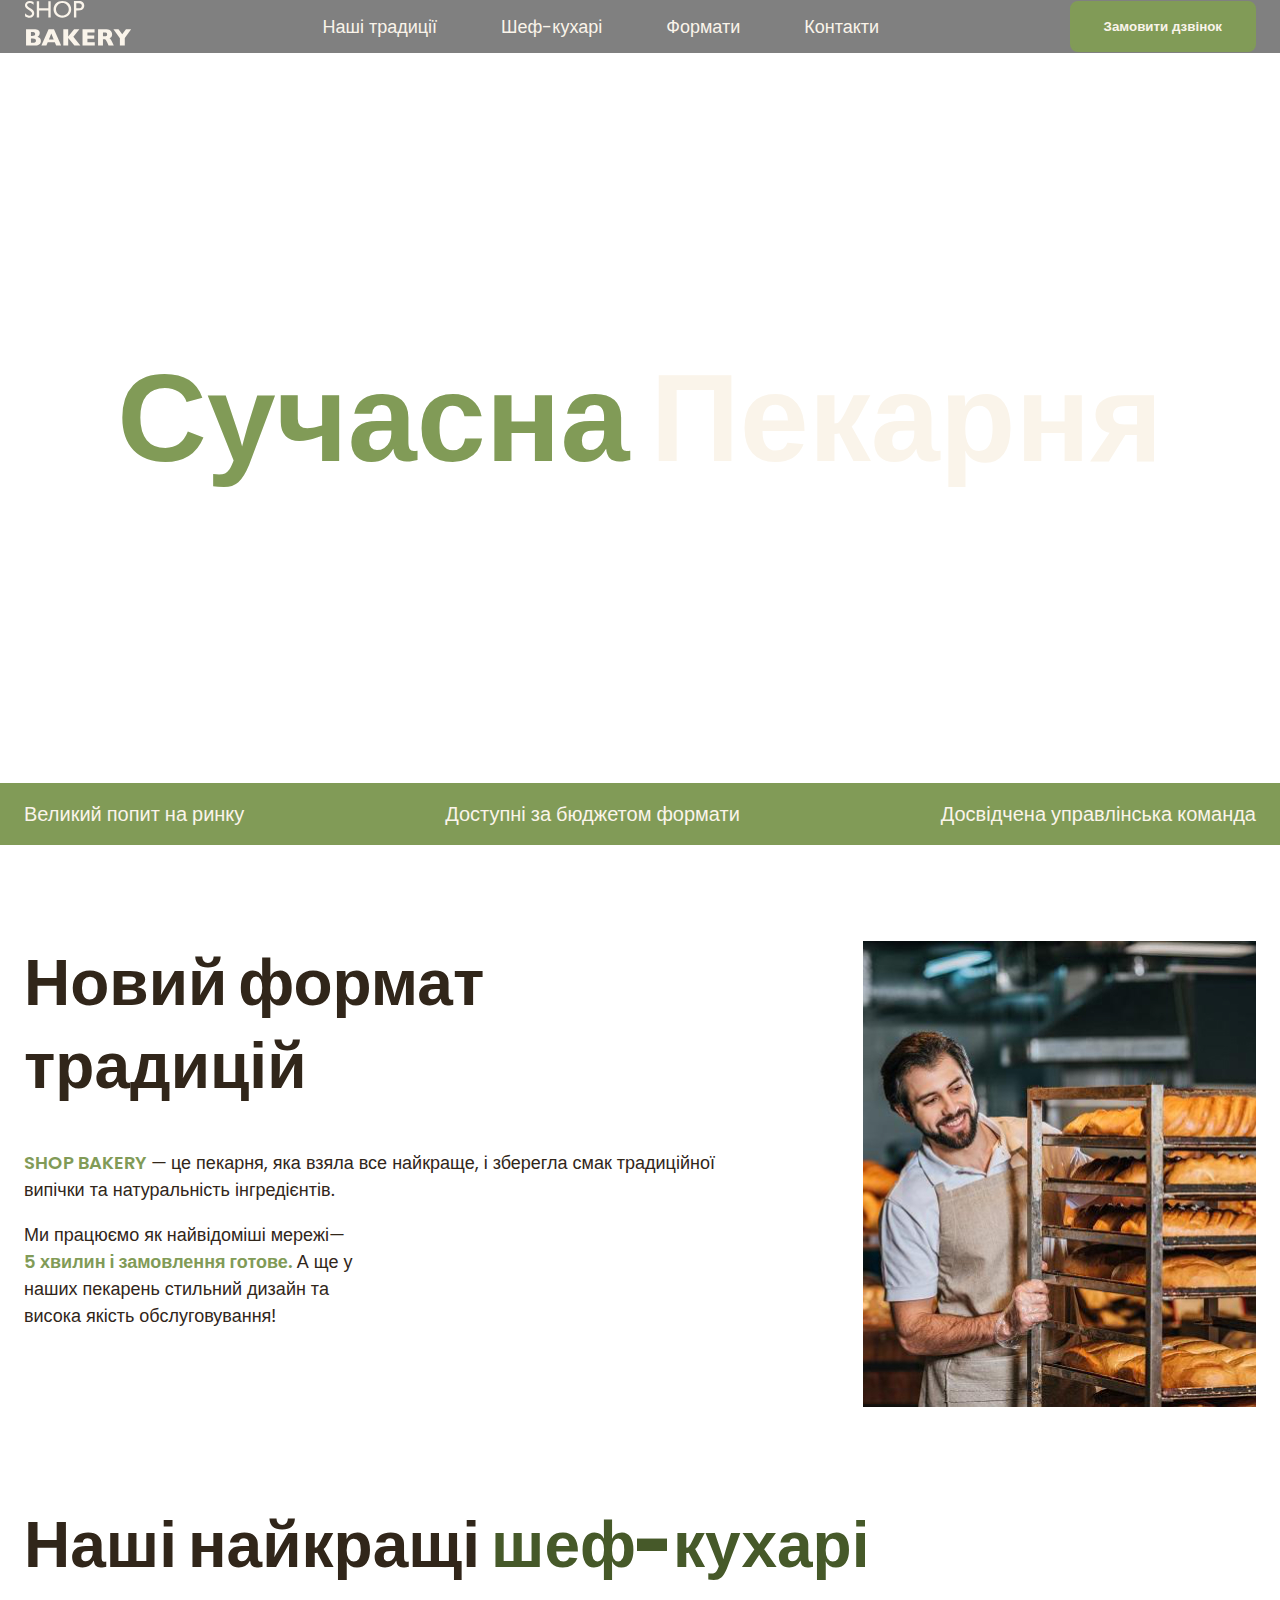
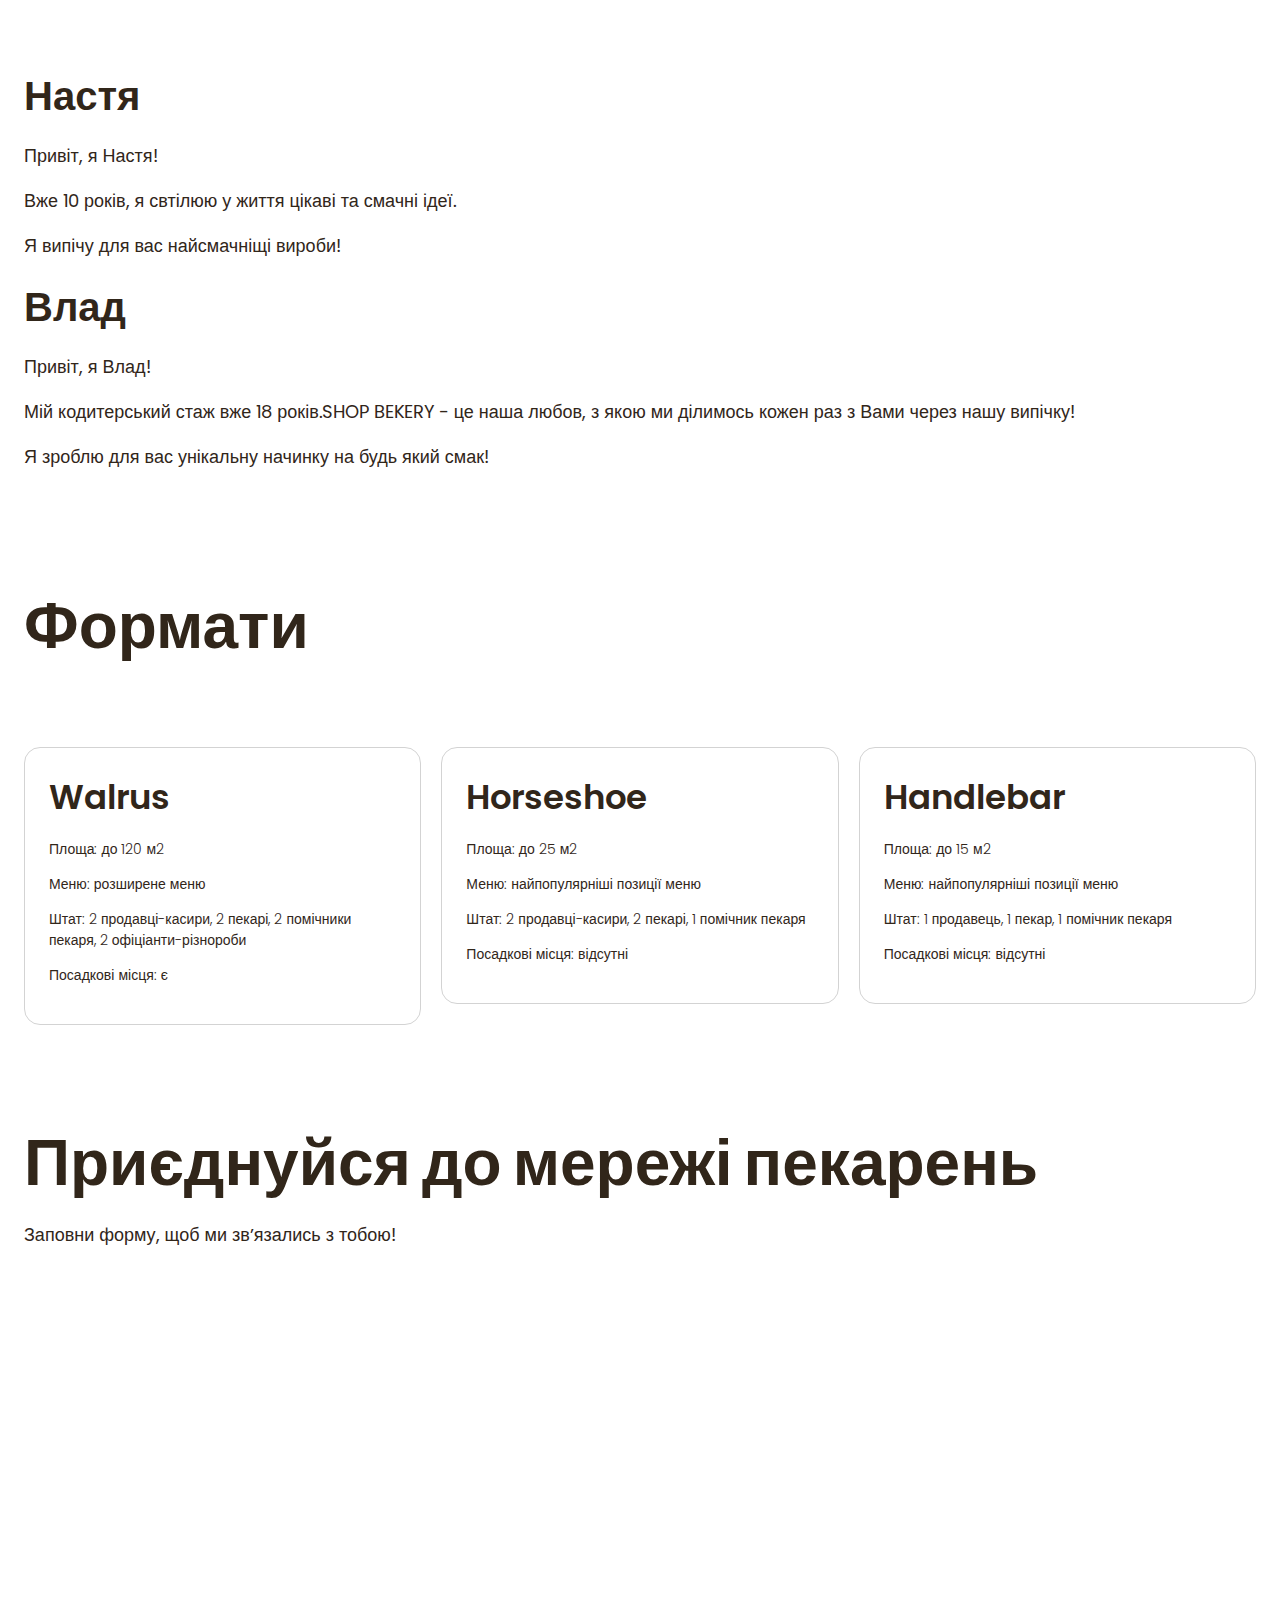
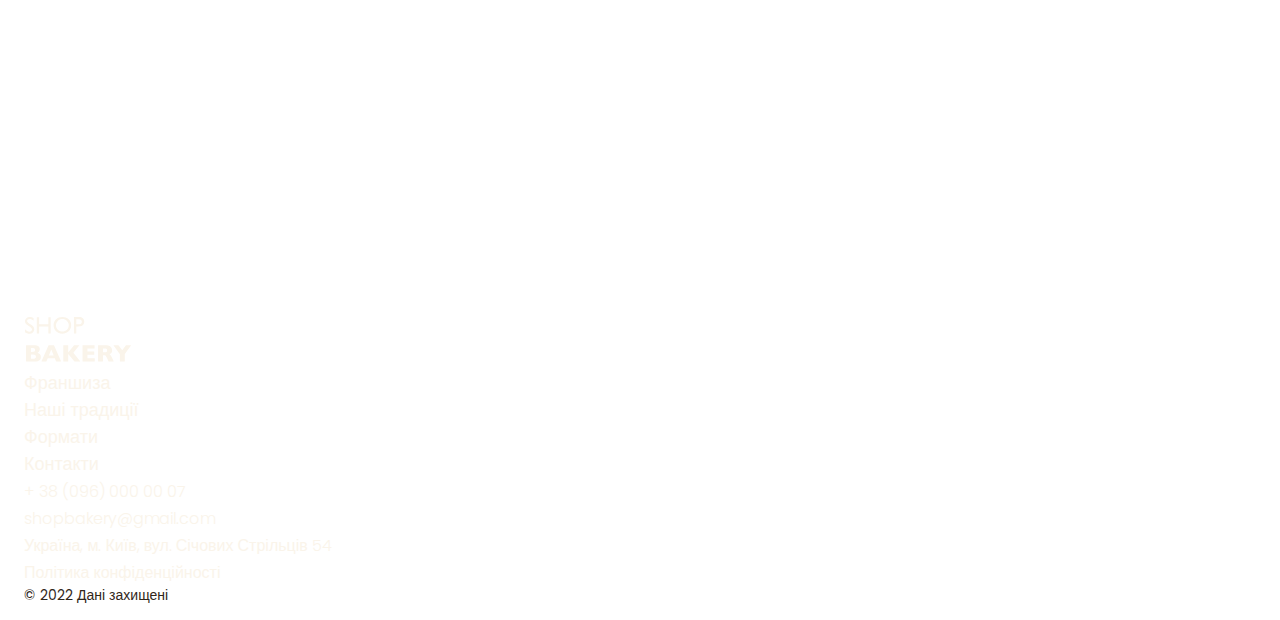
==== commit e748fecb: "add FlexBox for project" ====
--- a/index.html
+++ b/index.html
@@ -10,20 +10,22 @@
 </head>
 
 <body>
-    <header>
+    <header class="header">
         <div class="container">
-            <nav>
-                <a href="/">
-                    <img src="./images/logo.svg" alt="Логотип сучасної пекарні">
-                </a>
-                <ul>
-                    <li><a class="link" href="#traditions-section">Наші традиції</a></li>
-                    <li><a class="link" href="#chefs-section">Шеф-кухарі</a></li>
-                    <li><a class="link" href="#formats-section">Формати</a></li>
-                    <li><a class="link" href="#contact-section">Контакти</a></li>
-                </ul>
-            </nav>
-            <button class="button" type="button">Замовити дзвінок</button>
+            <div class="header-container">
+                <nav class="header-nav">
+                    <a href="/">
+                        <img src="./images/logo.svg" alt="Логотип сучасної пекарні">
+                    </a>
+                    <ul class="header-menu">
+                        <li><a class="link" href="#traditions-section">Наші традиції</a></li>
+                        <li><a class="link" href="#chefs-section">Шеф-кухарі</a></li>
+                        <li><a class="link" href="#formats-section">Формати</a></li>
+                        <li><a class="link" href="#contact-section">Контакти</a></li>
+                    </ul>
+                </nav>
+                <button class="button" type="button">Замовити дзвінок</button>
+            </div>
         </div>
     </header>
     <main>
@@ -32,7 +34,7 @@
                 <h1 class="hero-title"><span class="accent">Сучасна </span>пекарня</h1>
             </div>
         </section>
-        <section>
+        <section class="advantages-section">
             <div class="container">
                 <h2 class="visually-hidden">Наші переваги</h2>
                 <ul class="advantages-list">
@@ -44,22 +46,20 @@
         </section>
         <section class="traditions-section section" id="traditions-section">
             <div class="container">
-                <h2 class="traditions-title section-title">Новий формат традицій</h2>
-                <p class="traditions-text">
-                    <span class="brand uppercase">shop bakery</span> — це пекарня, яка взяла все найкраще, і зберегла
-                    смак
-                    традиційної
-                    випічки та
-                    натуральність інгредієнтів.
-                </p>
-                <p class="traditions-text">
-                    Ми працюємо як найвідоміші мережі— <span class="brand">5 хвилин і замовлення готове.</span> А ще у
-                    наших
-                    пекарень
-                    стильний дизайн та
-                    висока якість обслуговування!
-                </p>
-                <img src="./images/baker-man.jpg" alt="Чоловік пекар дивиться на батони із посмішкою">
+                <div class="traditions-container">
+                    <div class="traditions-content">
+                        <h2 class="traditions-title section-title">Новий формат традицій</h2>
+                        <p class="traditions-text">
+                            <span class="brand uppercase">shop bakery</span> — це пекарня, яка взяла все найкраще, і
+                            зберегла смак традиційної випічки та натуральність інгредієнтів.
+                        </p>
+                        <p class="traditions-text limited">
+                            Ми працюємо як найвідоміші мережі—<span class="brand">5 хвилин і замовлення готове.</span>
+                            А ще у наших пекарень стильний дизайн та висока якість обслуговування!
+                        </p>
+                    </div>
+                    <img src="./images/baker-man.jpg" alt="Чоловік пекар дивиться на батони із посмішкою">
+                </div>
             </div>
         </section>
         <section class="section" id="chefs-section">
@@ -91,9 +91,9 @@
         <section class="section" id="formats-section">
             <div class="container">
                 <h2 class="formats-title section-title">Формати</h2>
-                <ul>
-                    <li>
-                        <article>
+                <ul class="formats-list">
+                    <li class="format-item">
+                        <article class="format-card">
                             <h3 class="format-title" lang="en">Walrus</h3>
                             <div class="format-text">
                                 <p>Площа: до 120 м2</p>
@@ -103,8 +103,8 @@
                             </div>
                         </article>
                     </li>
-                    <li>
-                        <article>
+                    <li class="format-item">
+                        <article class="format-card">
                             <h3 class="format-title" lang="en">Horseshoe</h3>
                             <div class="format-text">
                                 <p>Площа: до 25 м2</p>
@@ -114,8 +114,8 @@
                             </div>
                         </article>
                     </li>
-                    <li>
-                        <article>
+                    <li class="format-item">
+                        <article class="format-card">
                             <h3 class="format-title" lang="en">Handlebar</h3>
                             <div class="format-text">
                                 <p>Площа: до 15 м2</p>
--- a/css/styles.css
+++ b/css/styles.css
@@ -54,6 +54,8 @@
 }
 
 ul {
+  margin: 0;
+  padding: 0;
   list-style-type: none;
 }
 
@@ -82,7 +84,7 @@
 
 .container {
   width: 100%;
-  max-width: 1264px;
+  max-width: 1288px;
   margin: 0 auto;
   padding: 0 24px;
 }
@@ -113,7 +115,32 @@
 
 .link:hover {
   color: var(--color-brand-light);
-  font-weight: 600;
+}
+
+/* Header */
+
+.header {
+  background-color: grey;
+}
+
+.header-container {
+  display: flex;
+  align-items: center;
+  gap: 40px;
+}
+
+.header-nav {
+  display: flex;
+  align-items: center;
+  flex-grow: 1;
+  gap: 40px;
+}
+
+.header-menu {
+  display: flex;
+  gap: 64px;
+  flex-grow: 1;
+  justify-content: center;
 }
 
 /* Hero section */
@@ -137,12 +164,19 @@
 
 /* Advantages section */
 
+.advantages-section {
+  padding: 16px 0;
+  background-color: var(--color-brand-light);
+}
+
 .advantages-list {
-  background-color: var(--color-brand-light);
-  color: var(--color-primary-light);
+  display: flex;
+  justify-content: space-between;
+  gap: 40px;
 }
 
 .advantages-item {
+  color: var(--color-primary-light);
   font-weight: 300;
   font-size: 20px;
 }
@@ -163,6 +197,16 @@
   padding-top: 96px;
 }
 
+.traditions-container {
+  display: flex;
+  justify-content: space-between;
+  gap: 40px;
+}
+
+.traditions-content {
+  max-width: 710px;
+}
+
 .traditions-title {
   margin-bottom: 42px;
 }
@@ -176,6 +220,10 @@
   text-transform: uppercase;
 }
 
+.traditions-text.limited {
+  max-width: 330px;
+}
+
 /* Chefs section */
 
 .chefs-title {
@@ -192,6 +240,22 @@
 
 .formats-title {
   margin-bottom: 80px;
+}
+
+.formats-list {
+  display: flex;
+  gap: 20px;
+  flex-wrap: wrap;
+}
+
+.format-item {
+  flex-basis: calc((100% - 40px) / 3);
+}
+
+.format-card {
+  padding: 24px;
+  border: 1px solid lightgrey; /* remove */
+  border-radius: 16px;
 }
 
 .format-title {
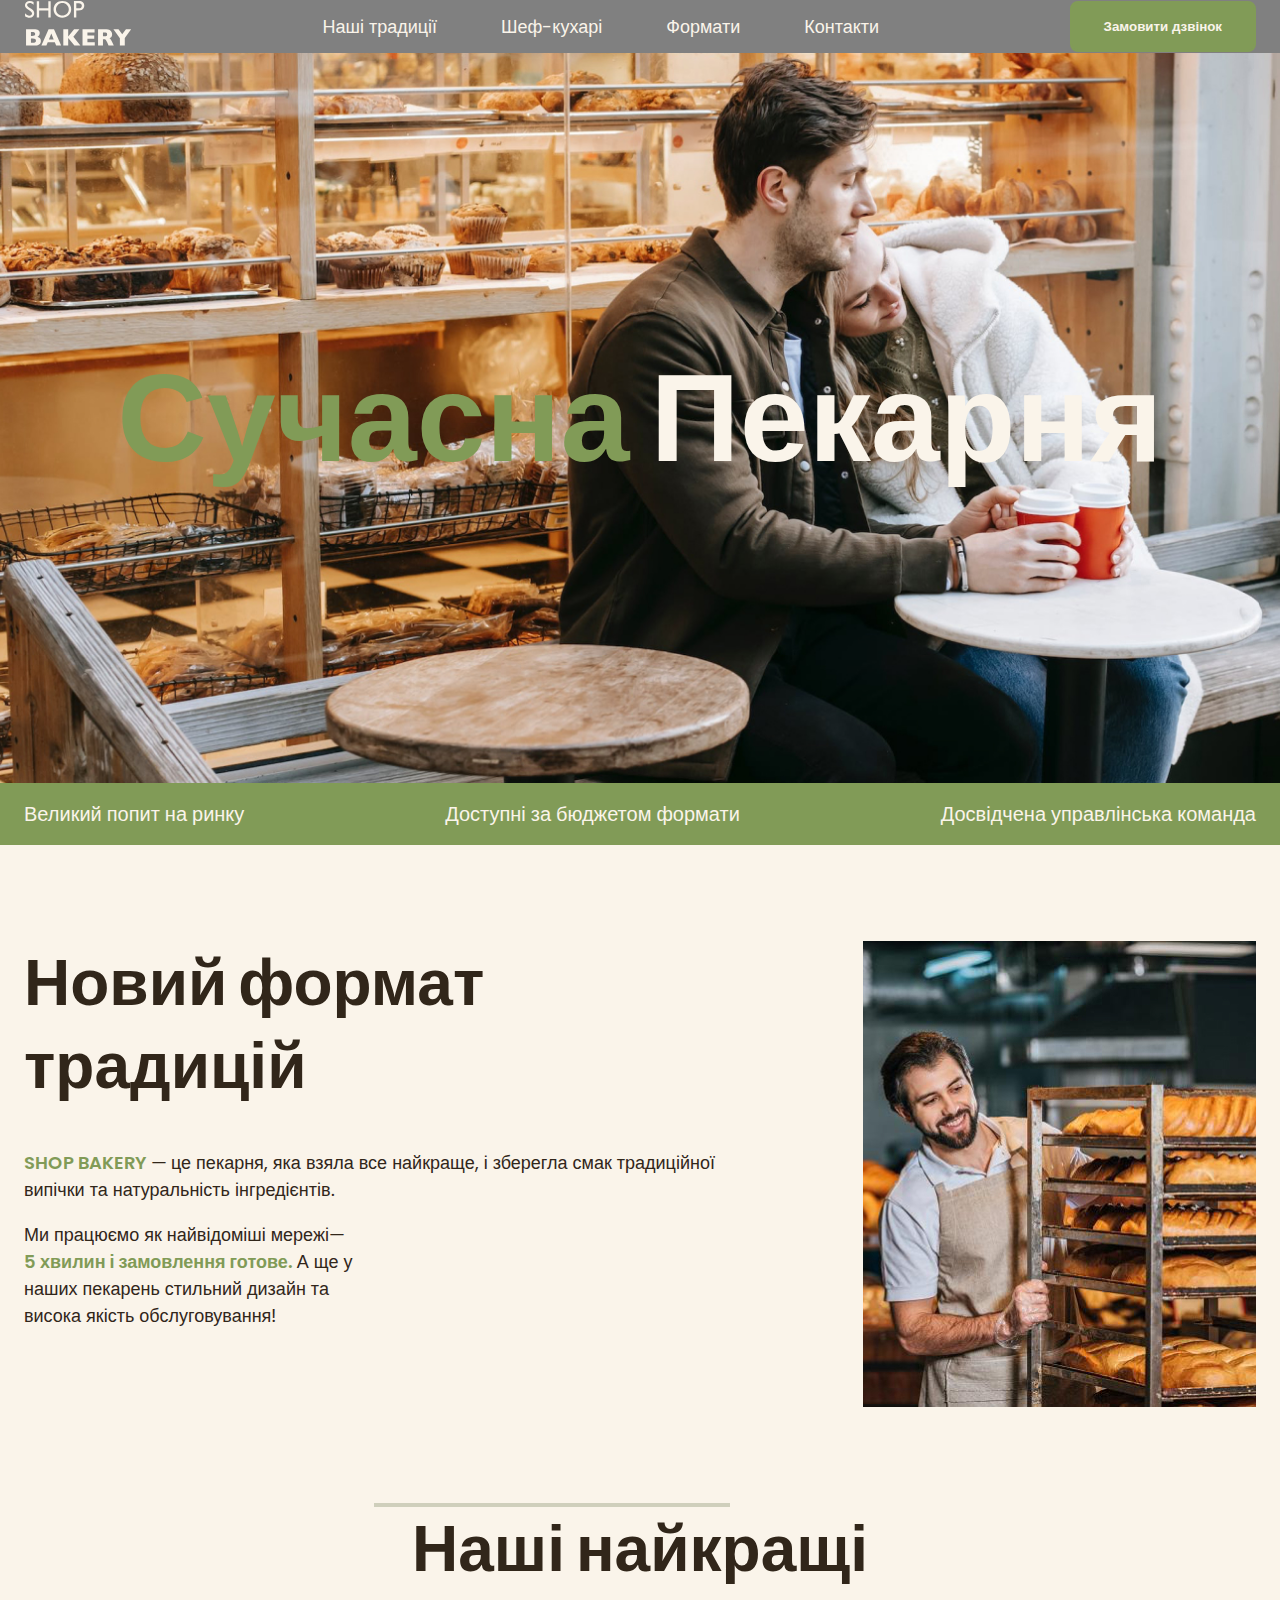
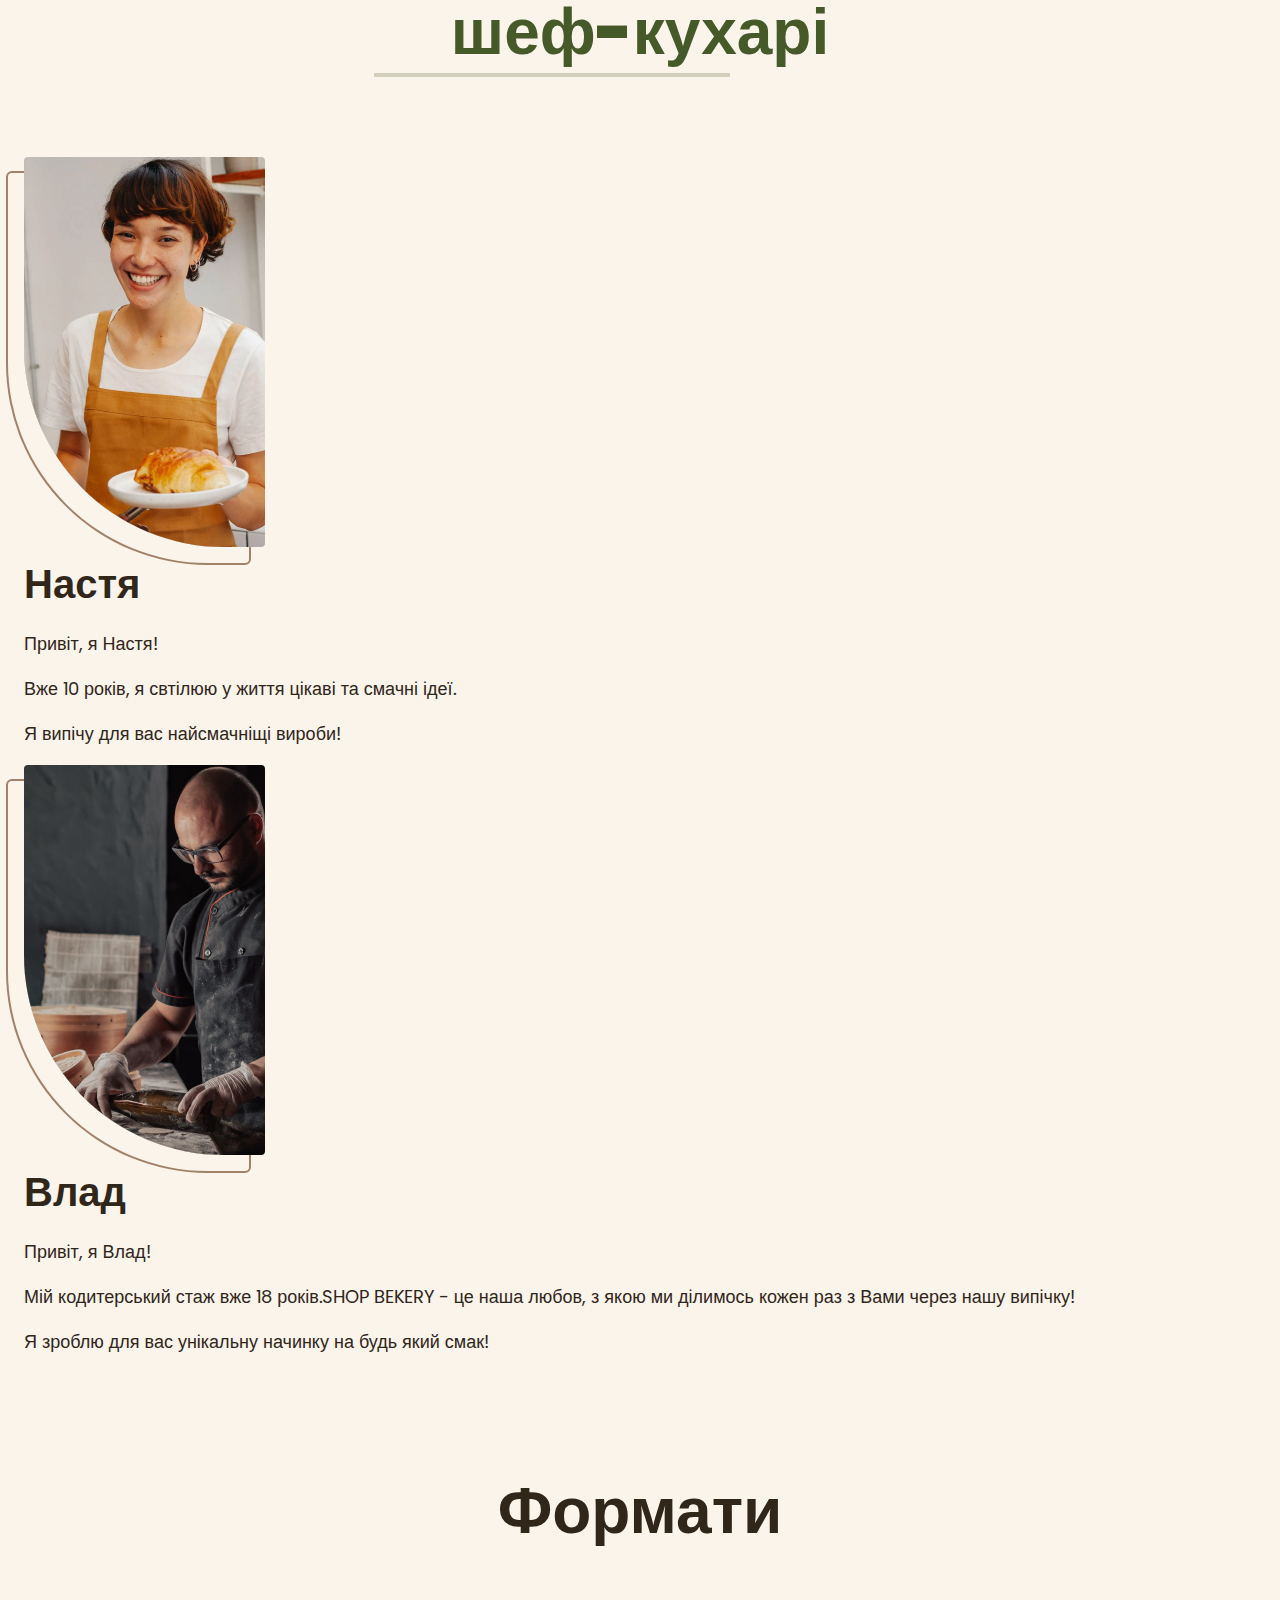
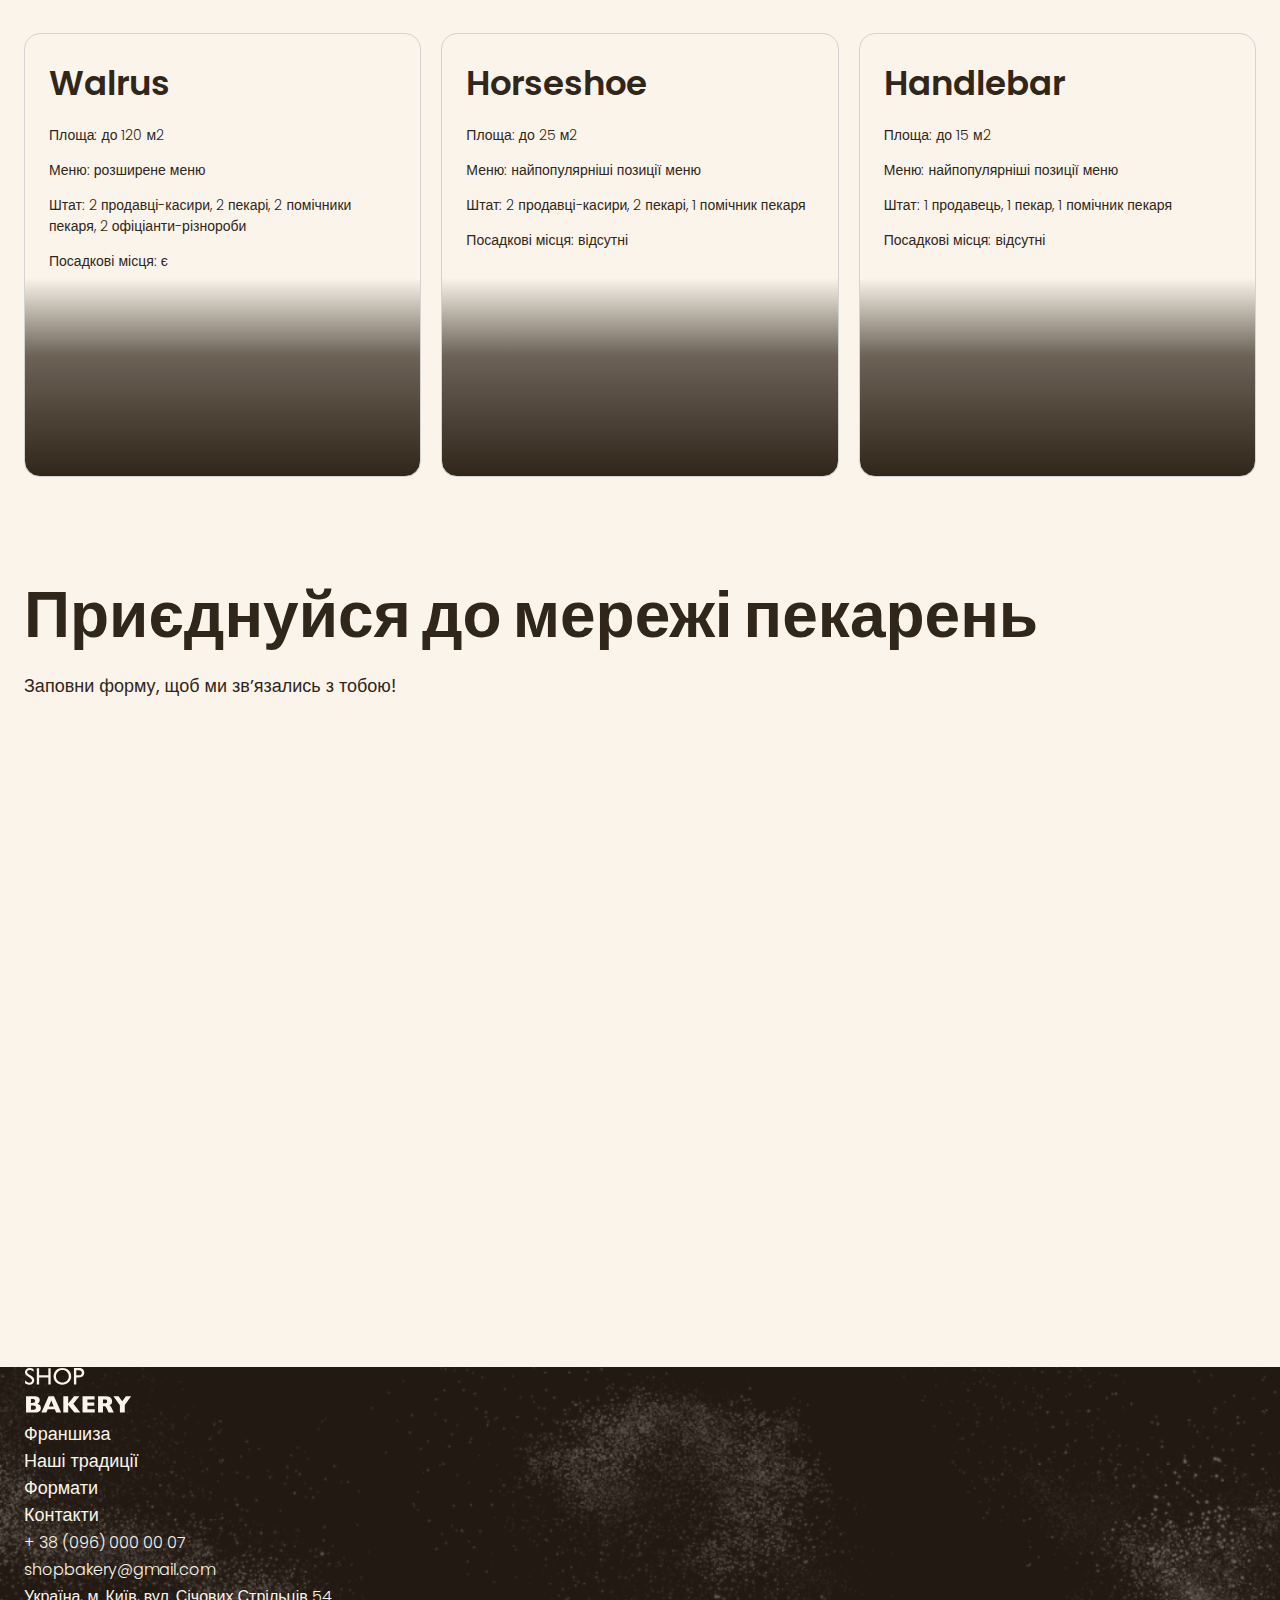
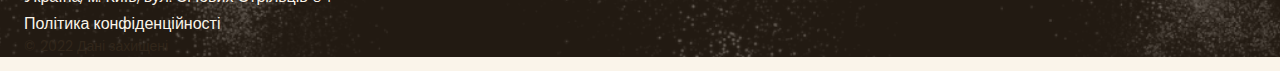
==== commit 5aa52864: "add new images and changes" ====
--- a/index.html
+++ b/index.html
@@ -64,10 +64,11 @@
         </section>
         <section class="section" id="chefs-section">
             <div class="container">
-                <h2 class="chefs-title section-title">Наші найкращі <span class="accent">шеф-кухарі</span></h2>
+                <h2 class="chefs-title section-title centered">Наші найкращі <span class="accent">шеф-кухарі</span></h2>
                 <ul>
                     <li>
                         <article>
+                            <img class="chef-photo" src="./images/nastya-chef.jpg" alt="Nastya chef">
                             <h3 class="chef-title">Настя</h3>
                             <p>Привіт, я Настя!</p>
                             <p>Вже 10 років, я свтілюю у життя цікаві та смачні ідеї.</p>
@@ -76,6 +77,7 @@
                     </li>
                     <li>
                         <article>
+                            <img class="chef-photo" src="./images/vlad-chef.jpg" alt="Vlad chef">
                             <h3 class="chef-title">Влад</h3>
                             <p>Привіт, я Влад!</p>
                             <p>Мій кодитерський стаж вже 18 років.SHOP BEKERY - це наша любов, з якою ми ділимось кожен
@@ -90,7 +92,7 @@
         </section>
         <section class="section" id="formats-section">
             <div class="container">
-                <h2 class="formats-title section-title">Формати</h2>
+                <h2 class="formats-title section-title centered">Формати</h2>
                 <ul class="formats-list">
                     <li class="format-item">
                         <article class="format-card">
@@ -139,7 +141,7 @@
             </div>
         </section>
     </main>
-    <footer>
+    <footer class="footer">
         <div class="container">
             <nav>
                 <a href="#">
--- a/css/styles.css
+++ b/css/styles.css
@@ -29,9 +29,10 @@
 :root {
   --color-primary-dark: #31261a;
   --color-primary-light: #faf4ea;
-  --color-brand-light: #819b57;
+  --color-secondary-dark: #a18268;
   --color-brand-dark: #465929;
-  --color: #a18268;
+  --color-brand-normal: #819b57;
+  --color-brand-light: #cfcfbc;
 }
 
 /* Base */
@@ -42,6 +43,7 @@
 
 body {
   color: var(--color-primary-dark);
+  background-color: var(--color-primary-light);
   font-family: "Poppins", sans-serif;
   font-size: 18px;
   font-weight: 400;
@@ -93,8 +95,8 @@
 
 .button {
   padding: 16px 32px;
-  background-color: var(--color-brand-light);
-  border: 2px solid var(--color-brand-light);
+  background-color: var(--color-brand-normal);
+  border: 2px solid var(--color-brand-normal);
   border-radius: 8px;
   color: var(--color-primary-light);
   cursor: pointer;
@@ -114,13 +116,13 @@
 }
 
 .link:hover {
-  color: var(--color-brand-light);
+  color: var(--color-brand-normal);
 }
 
 /* Header */
 
 .header {
-  background-color: grey;
+  background-color: grey; /* remove */
 }
 
 .header-container {
@@ -147,6 +149,10 @@
 
 .hero-section {
   padding: 272px 0;
+  background-image: url("../images/hero-section-background.jpg");
+  background-repeat: no-repeat;
+  background-position: center top;
+  background-size: cover;
 }
 
 .hero-title {
@@ -159,14 +165,14 @@
 }
 
 .hero-title .accent {
-  color: var(--color-brand-light);
+  color: var(--color-brand-normal);
 }
 
 /* Advantages section */
 
 .advantages-section {
   padding: 16px 0;
-  background-color: var(--color-brand-light);
+  background-color: var(--color-brand-normal);
 }
 
 .advantages-list {
@@ -187,6 +193,10 @@
   line-height: 1.3;
 }
 
+.section-title.centered {
+  text-align: center;
+}
+
 .section-title .accent {
   color: var(--color-brand-dark);
 }
@@ -212,7 +222,7 @@
 }
 
 .traditions-text .brand {
-  color: var(--color-brand-light);
+  color: var(--color-brand-normal);
   font-weight: 600;
 }
 
@@ -226,8 +236,23 @@
 
 /* Chefs section */
 
+.chef-photo {
+  border-radius: 4px 4px 4px 200px;
+  box-shadow: -16px 16px 0 0 var(--color-primary-light),
+    -16px 16px 0 2px var(--color-secondary-dark);
+}
+
 .chefs-title {
-  margin-bottom: 80px;
+  max-width: 532px;
+  margin: 0 auto 80px;
+}
+
+.chefs-title::before,
+.chefs-title::after {
+  display: block;
+  width: 352px;
+  border: 2px solid var(--color-brand-light);
+  content: "";
 }
 
 .chef-title {
@@ -253,7 +278,14 @@
 }
 
 .format-card {
+  height: 444px;
   padding: 24px;
+  background: linear-gradient(
+    180deg,
+    rgba(49, 38, 26, 0) 55.21%,
+    rgba(49, 38, 26, 0.71) 72.92%,
+    var(--color-primary-dark) 100%
+  );
   border: 1px solid lightgrey; /* remove */
   border-radius: 16px;
 }
@@ -277,6 +309,14 @@
 
 /* Footer */
 
+.footer {
+  background-color: var(--color-primary-dark);
+  background-image: url("../images/footer-background.png");
+  background-repeat: no-repeat;
+  background-size: cover;
+  background-position: center;
+}
+
 .address-link {
   font-weight: 300;
   font-size: 16px;
@@ -285,7 +325,7 @@
 }
 
 .address-link:hover {
-  color: var(--color-brand-light);
+  color: var(--color-brand-normal);
 }
 
 .address-copyright {
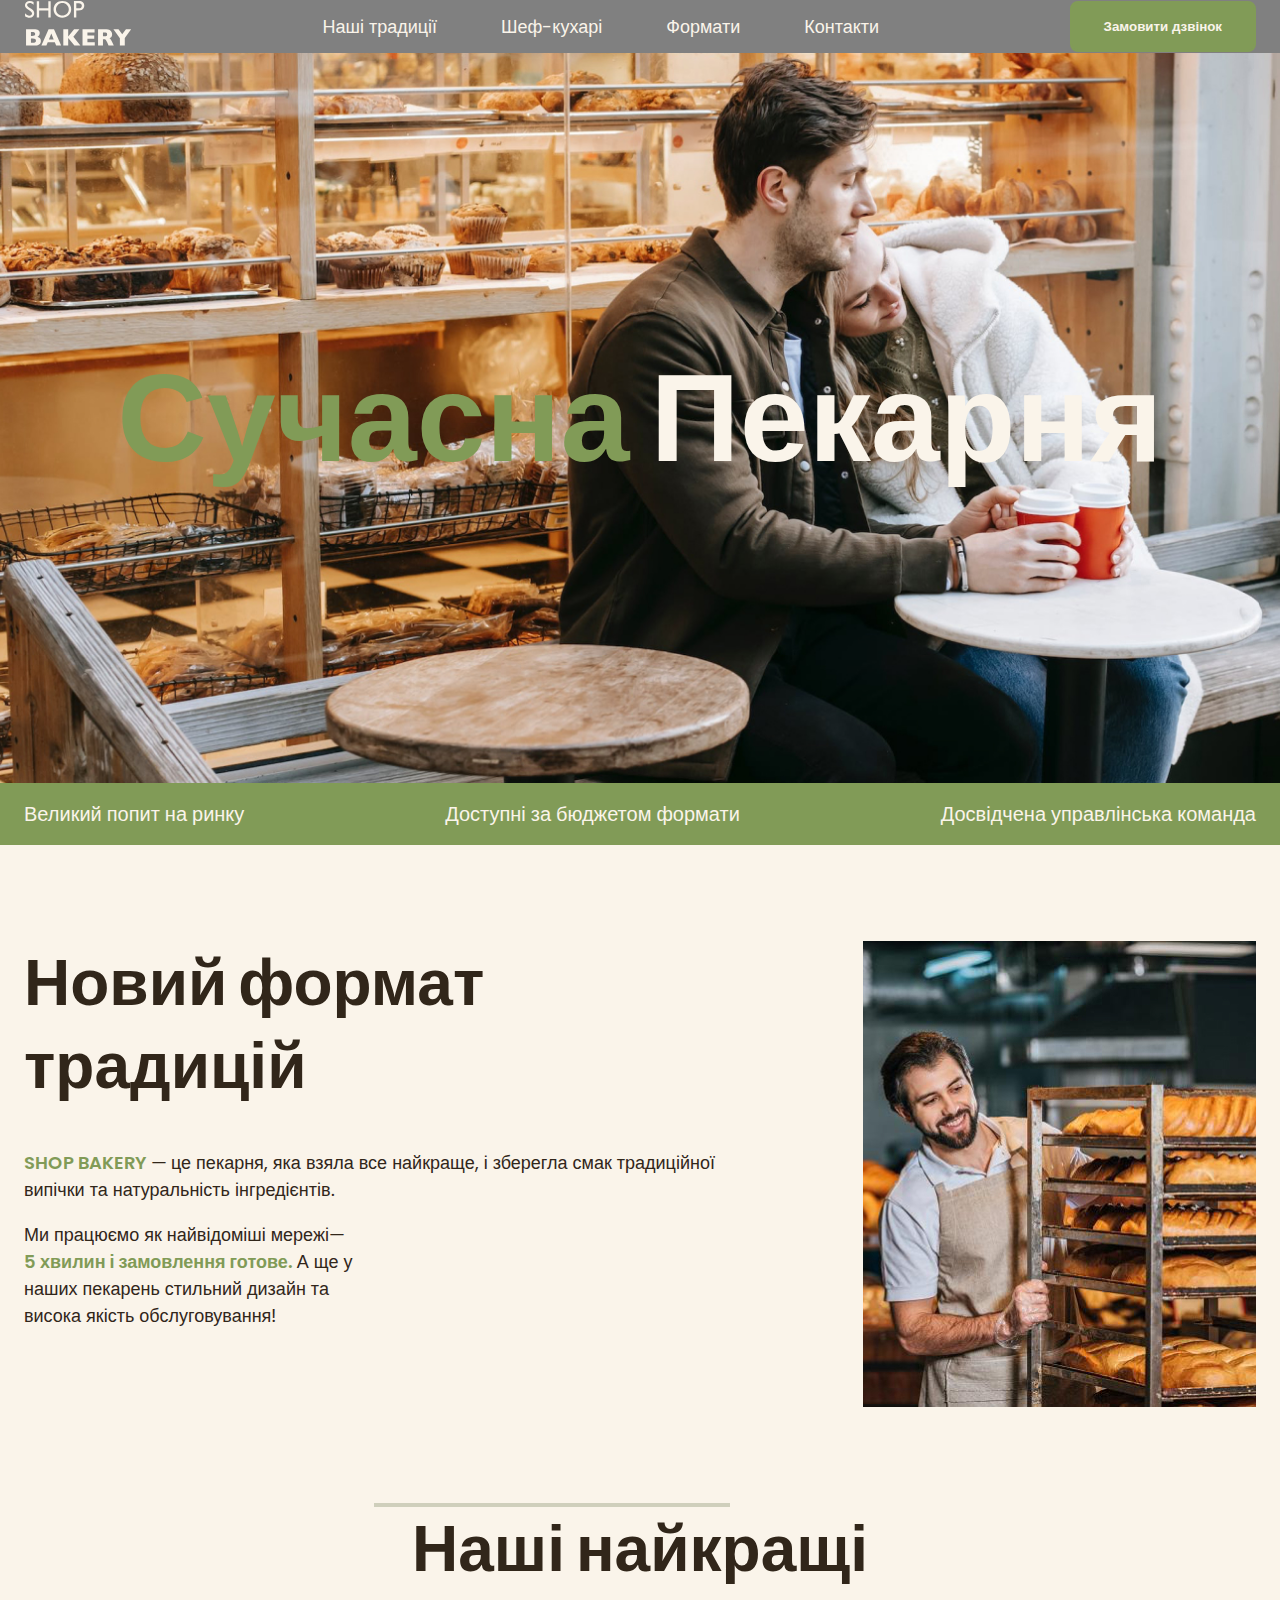
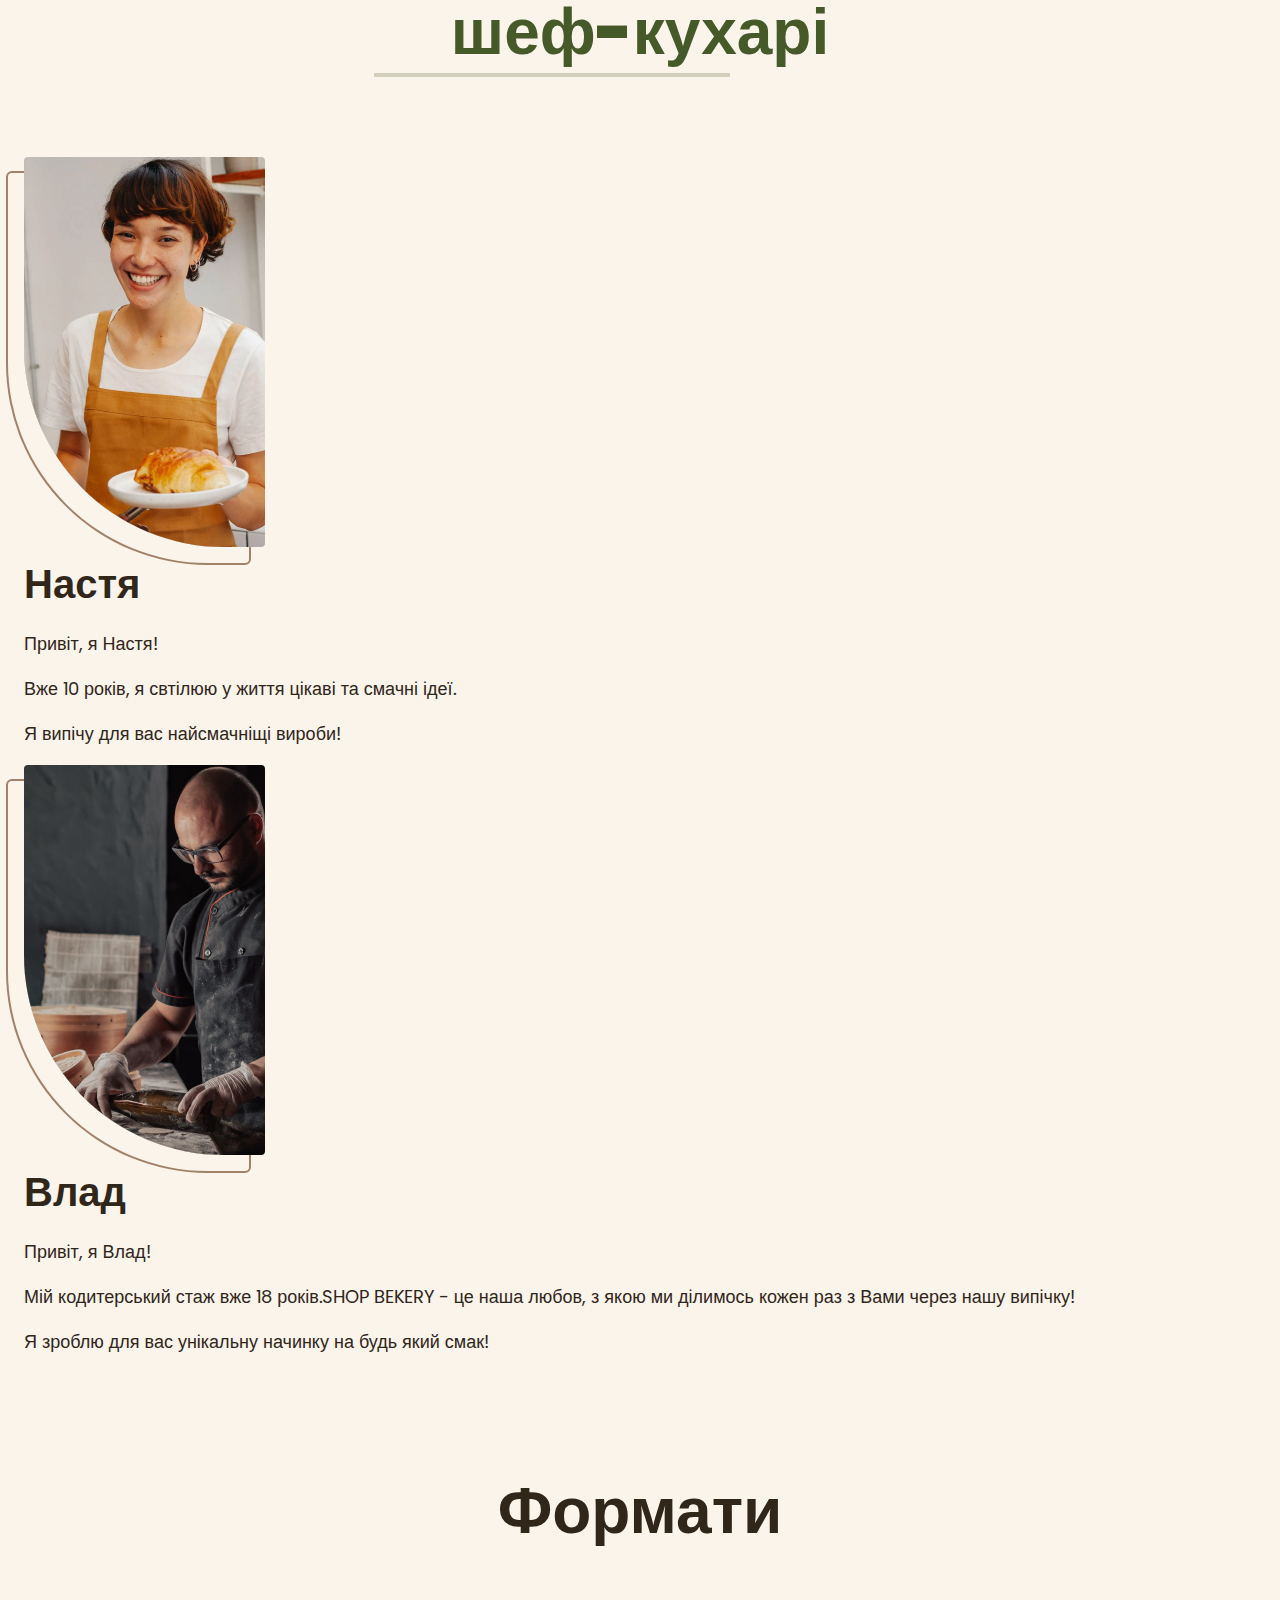
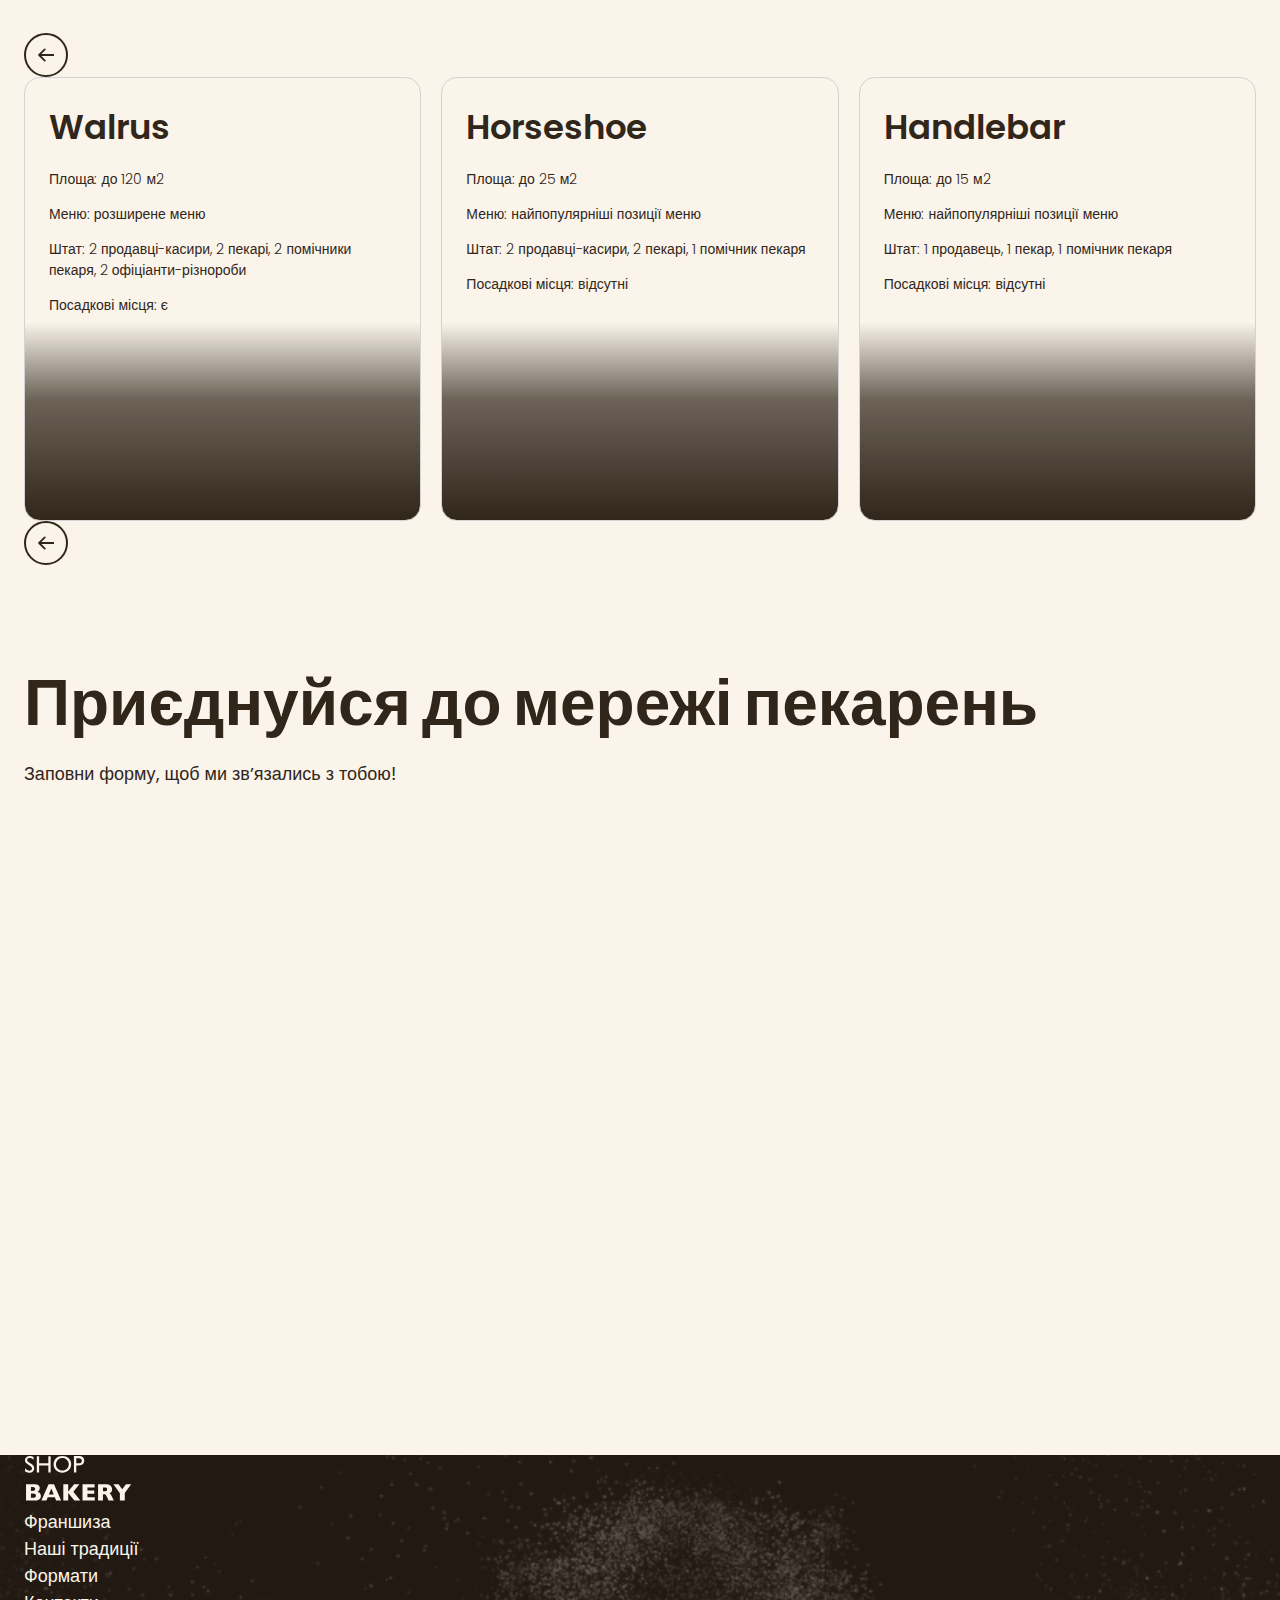
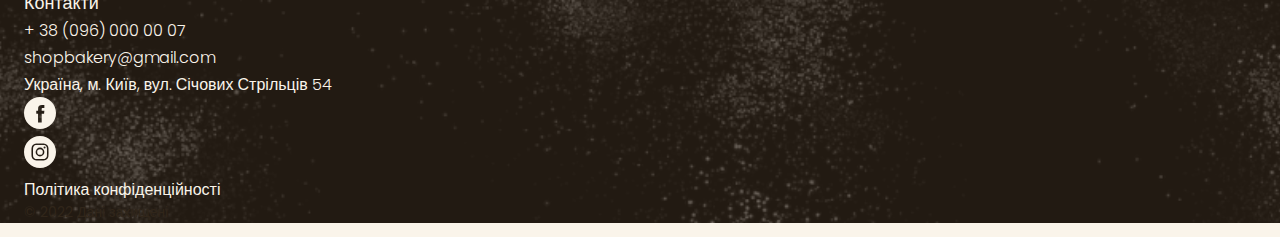
==== commit 55d1b1ac: "add svg icons" ====
--- a/index.html
+++ b/index.html
@@ -93,6 +93,11 @@
         <section class="section" id="formats-section">
             <div class="container">
                 <h2 class="formats-title section-title centered">Формати</h2>
+                <button class="carousel-button" type="button">
+                    <svg width="16" height="16">
+                        <use href="./images/icons.svg#icon-arrow"></use>
+                    </svg>
+                </button>
                 <ul class="formats-list">
                     <li class="format-item">
                         <article class="format-card">
@@ -128,6 +133,11 @@
                         </article>
                     </li>
                 </ul>
+                <button class="carousel-button" type="button">
+                    <svg width="16" height="16">
+                        <use href="./images/icons.svg#icon-arrow"></use>
+                    </svg>
+                </button>
             </div>
         </section>
         <section class="section" id="contact-section">
@@ -178,12 +188,16 @@
                     </li>
                     <li>
                         <a href="#">
-                            <!-- facebook icon -->
+                            <svg class="address-icon" width="32" height="32">
+                                <use href="./images/icons.svg#icon-facebook"></use>
+                            </svg>
                         </a>
                     </li>
                     <li>
                         <a href="#">
-                            <!-- instagram icon -->
+                            <svg class="address-icon" width="32" height="32">
+                                <use href="./images/icons.svg#icon-instagram"></use>
+                            </svg>
                         </a>
                     </li>
                 </ul>
--- a/css/styles.css
+++ b/css/styles.css
@@ -301,6 +301,27 @@
   font-size: 14px;
 }
 
+/* Carousel */
+
+.carousel-button {
+  display: flex;
+  align-items: center;
+  justify-content: center;
+  width: 44px;
+  height: 44px;
+  fill: var(--color-primary-dark);
+  background-color: transparent;
+  border: 2px solid var(--color-primary-dark);
+  border-radius: 50%;
+  padding: 0;
+  cursor: pointer;
+}
+
+.carousel-button:hover {
+  background-color: var(--color-primary-dark);
+  fill: var(--color-primary-light);
+}
+
 /* Contact section */
 
 .contact-title {
@@ -328,6 +349,14 @@
   color: var(--color-brand-normal);
 }
 
+.address-icon {
+  fill: var(--color-primary-light);
+}
+
+.address-icon:hover {
+  fill: var(--color-brand-normal);
+}
+
 .address-copyright {
   font-size: 14px;
   color: var();
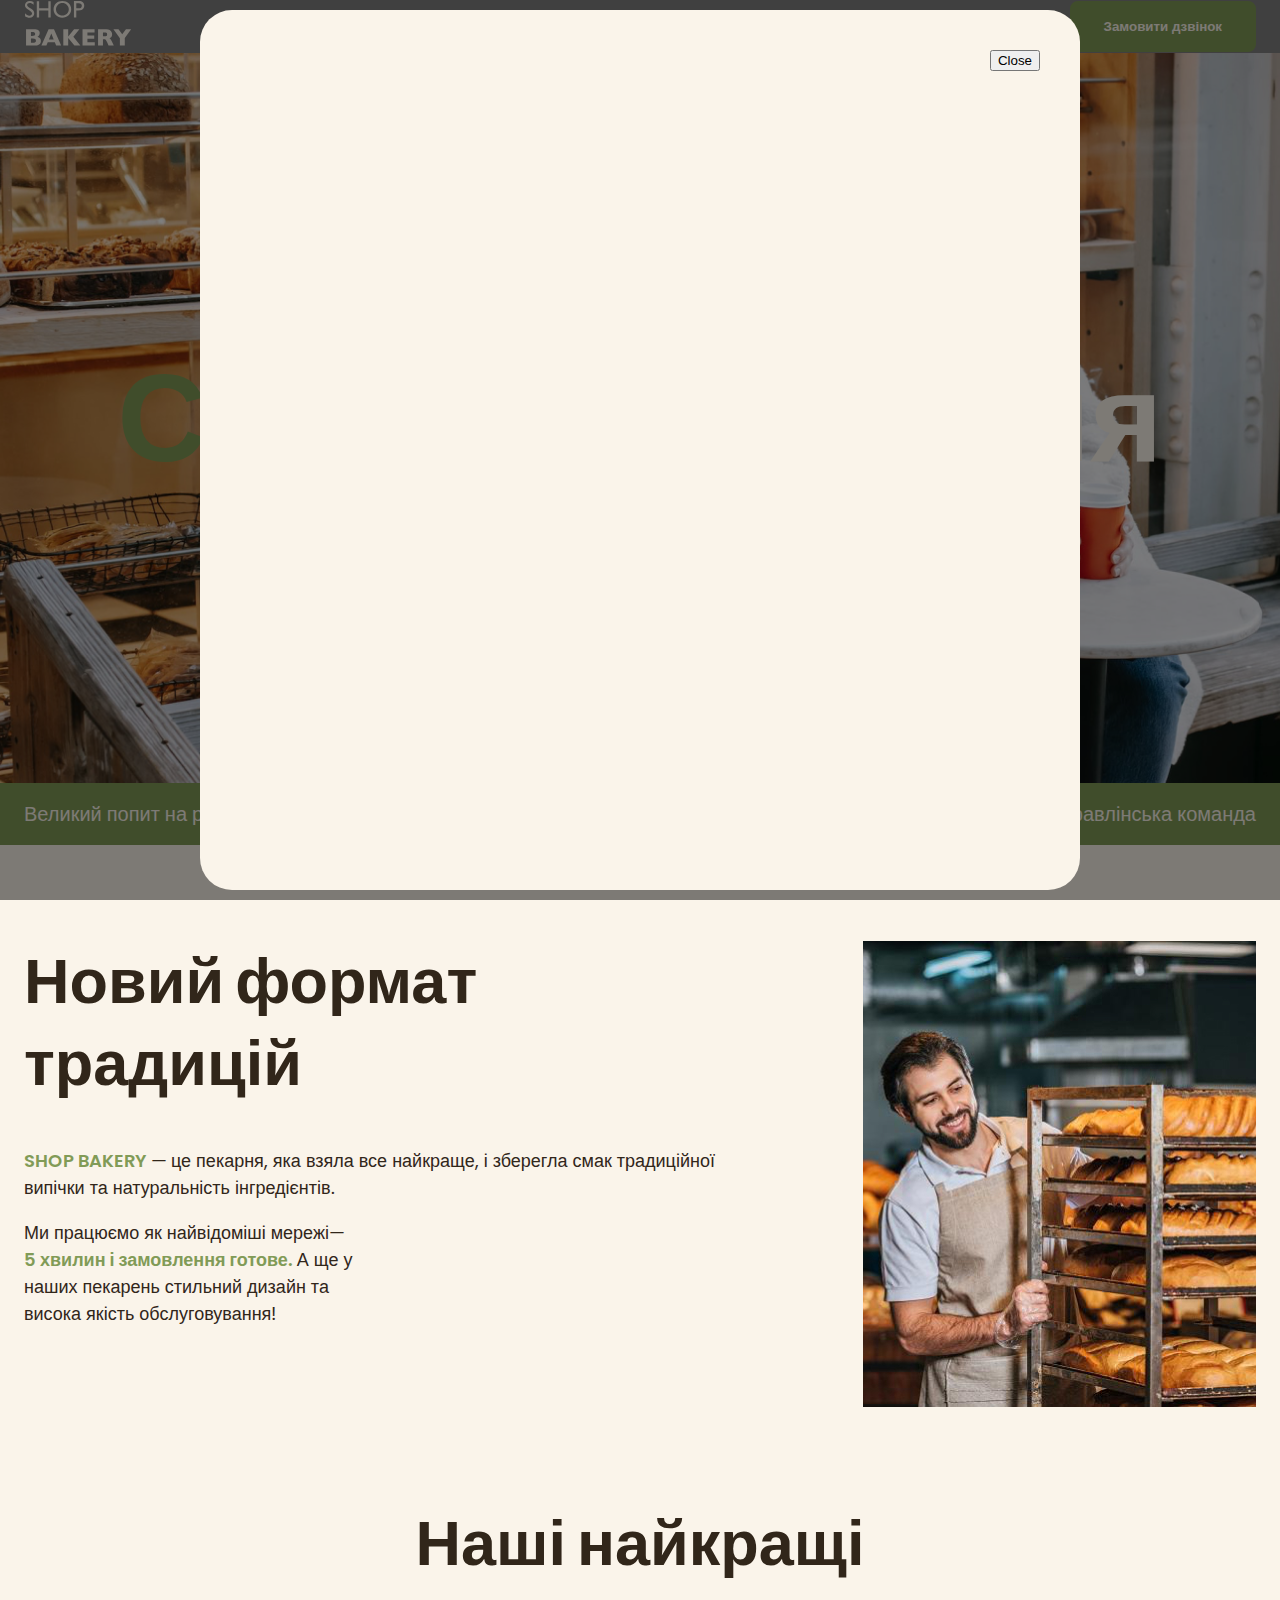
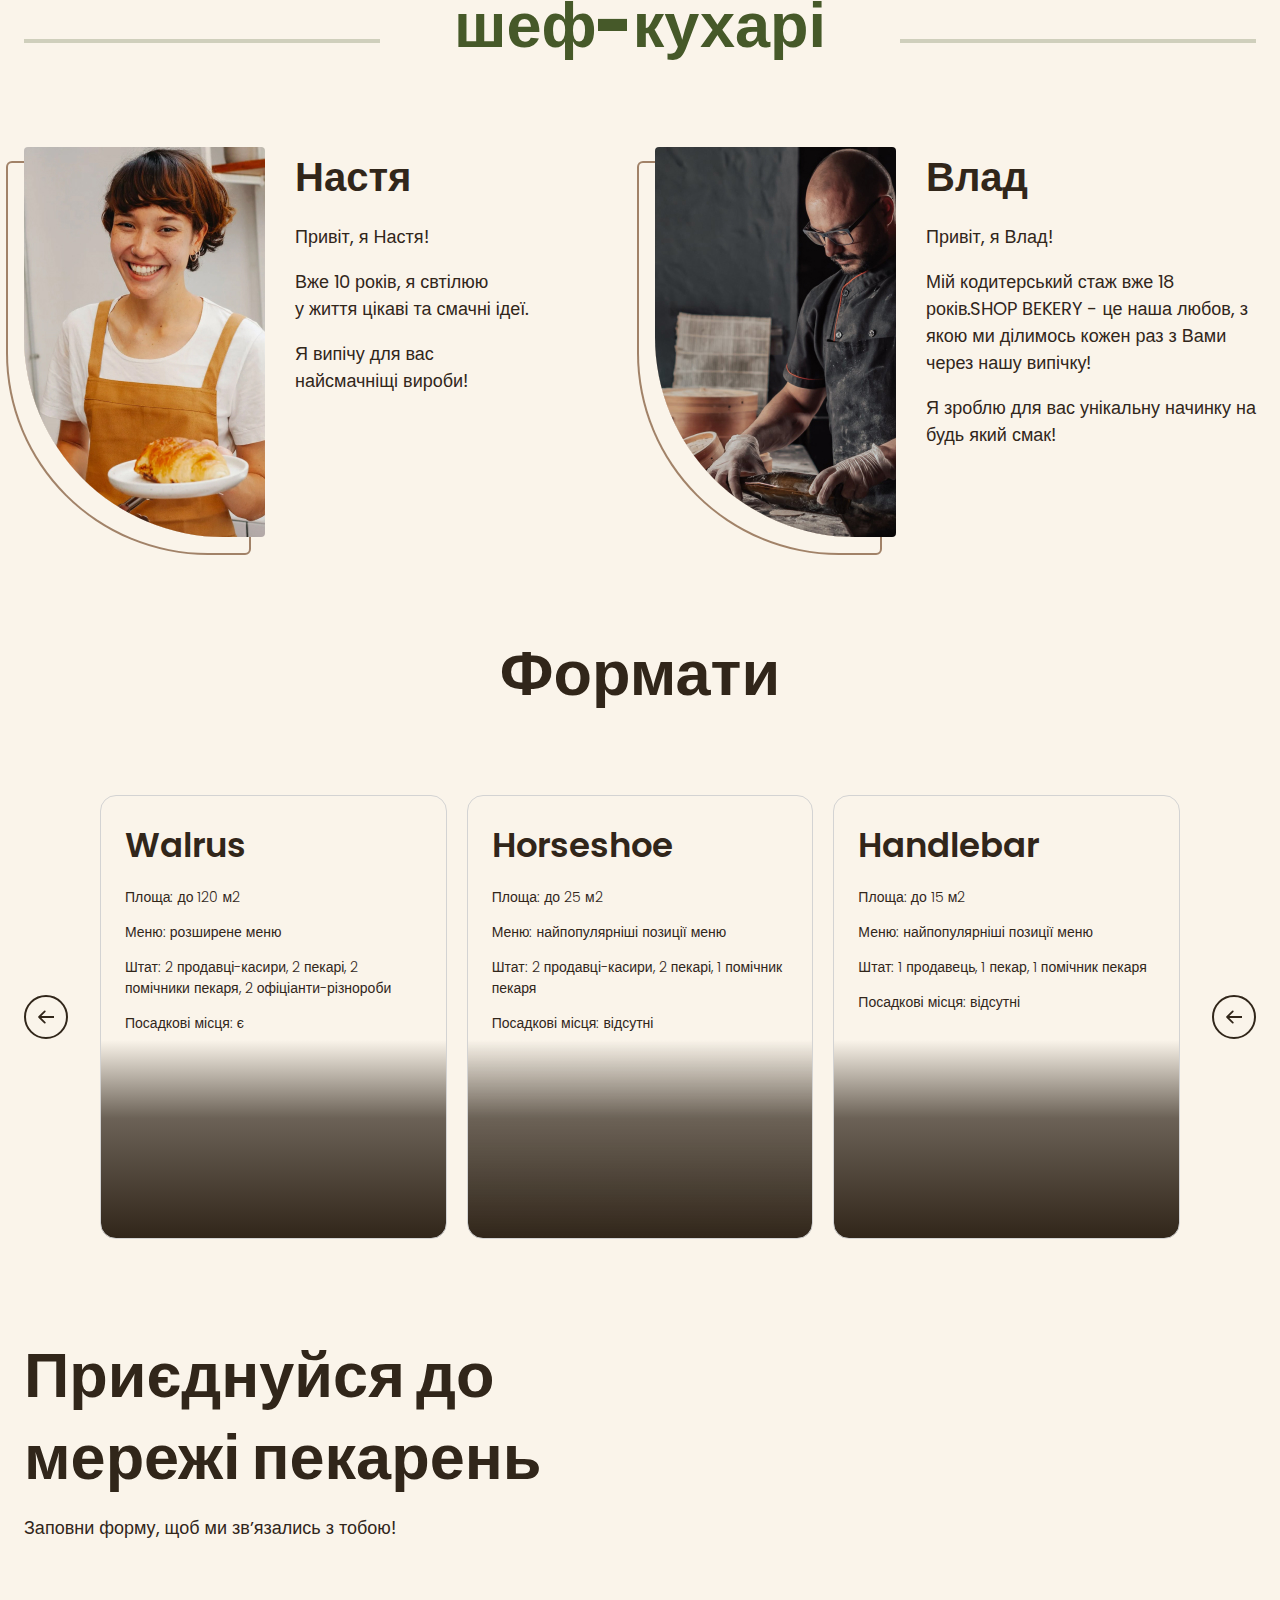
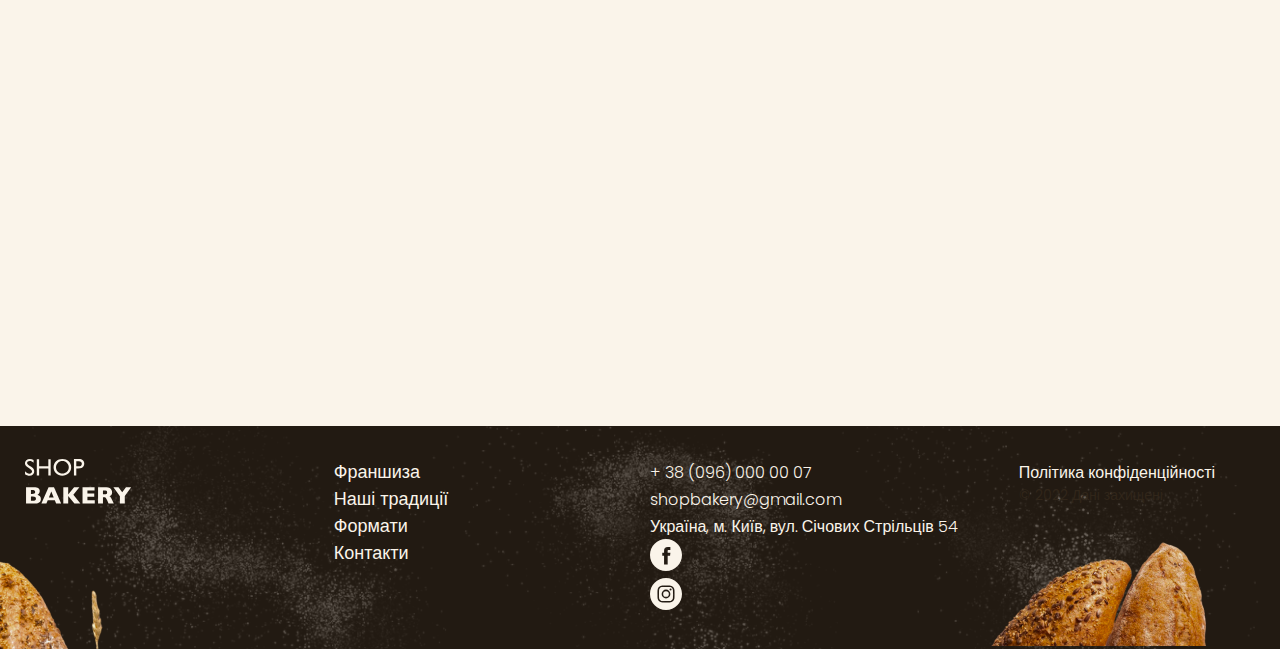
==== commit 457bb218: "add positions and modal window" ====
--- a/index.html
+++ b/index.html
@@ -24,7 +24,7 @@
                         <li><a class="link" href="#contact-section">Контакти</a></li>
                     </ul>
                 </nav>
-                <button class="button" type="button">Замовити дзвінок</button>
+                <button class="button modal-btn-open" type="button">Замовити дзвінок</button>
             </div>
         </div>
     </header>
@@ -64,148 +64,178 @@
         </section>
         <section class="section" id="chefs-section">
             <div class="container">
-                <h2 class="chefs-title section-title centered">Наші найкращі <span class="accent">шеф-кухарі</span></h2>
-                <ul>
-                    <li>
-                        <article>
+                <h2 class="chefs-title section-title centered">Наші найкращі <br> <span class="accent">шеф-кухарі</span>
+                </h2>
+                <ul class="chefs-list">
+                    <li class="chefs-item">
+                        <article class="chef-card">
                             <img class="chef-photo" src="./images/nastya-chef.jpg" alt="Nastya chef">
-                            <h3 class="chef-title">Настя</h3>
-                            <p>Привіт, я Настя!</p>
-                            <p>Вже 10 років, я свтілюю у життя цікаві та смачні ідеї.</p>
-                            <p>Я випічу для вас найсмачніщі вироби!</p>
-                        </article>
-                    </li>
-                    <li>
-                        <article>
-                            <img class="chef-photo" src="./images/vlad-chef.jpg" alt="Vlad chef">
-                            <h3 class="chef-title">Влад</h3>
-                            <p>Привіт, я Влад!</p>
-                            <p>Мій кодитерський стаж вже 18 років.SHOP BEKERY - це наша любов, з якою ми ділимось кожен
-                                раз
-                                з Вами
-                                через нашу випічку!</p>
-                            <p>Я зроблю для вас унікальну начинку на будь який смак!</p>
-                        </article>
-                    </li>
-                </ul>
-            </div>
-        </section>
-        <section class="section" id="formats-section">
-            <div class="container">
-                <h2 class="formats-title section-title centered">Формати</h2>
-                <button class="carousel-button" type="button">
-                    <svg width="16" height="16">
-                        <use href="./images/icons.svg#icon-arrow"></use>
-                    </svg>
-                </button>
-                <ul class="formats-list">
-                    <li class="format-item">
-                        <article class="format-card">
-                            <h3 class="format-title" lang="en">Walrus</h3>
-                            <div class="format-text">
-                                <p>Площа: до 120 м2</p>
-                                <p>Меню: розширене меню </p>
-                                <p>Штат: 2 продавці-касири, 2 пекарі, 2 помічники пекаря, 2 офіціанти-різнороби</p>
-                                <p>Посадкові місця: є</p>
+                            <div>
+                                <h3 class="chef-title">Настя</h3>
+                                <p class="chef-text">Привіт, я Настя!</p>
+                                <p class="chef-text">Вже 10 років, я свтілюю <br> у життя цікаві та смачні ідеї.</p>
+                                <p class="chef-text">Я випічу для вас <br> найсмачніщі вироби!</p>
                             </div>
                         </article>
                     </li>
-                    <li class="format-item">
-                        <article class="format-card">
-                            <h3 class="format-title" lang="en">Horseshoe</h3>
-                            <div class="format-text">
-                                <p>Площа: до 25 м2</p>
-                                <p>Меню: найпопулярніші позиції меню</p>
-                                <p>Штат: 2 продавці-касири, 2 пекарі, 1 помічник пекаря</p>
-                                <p>Посадкові місця: відсутні</p>
-                            </div>
-                        </article>
-                    </li>
-                    <li class="format-item">
-                        <article class="format-card">
-                            <h3 class="format-title" lang="en">Handlebar</h3>
-                            <div class="format-text">
-                                <p>Площа: до 15 м2</p>
-                                <p>Меню: найпопулярніші позиції меню </p>
-                                <p>Штат: 1 продавець, 1 пекар, 1 помічник пекаря</p>
-                                <p>Посадкові місця: відсутні</p>
+                    <li class="chefs-item">
+                        <article class="chef-card">
+                            <img class="chef-photo" src="./images/vlad-chef.jpg" alt="Vlad chef">
+                            <div>
+                                <h3 class="chef-title">Влад</h3>
+                                <p class="chef-text">Привіт, я Влад!</p>
+                                <p class="chef-text">Мій кодитерський стаж вже 18 років.SHOP BEKERY - це наша любов, з
+                                    якою ми ділимось
+                                    кожен
+                                    раз
+                                    з Вами
+                                    через нашу випічку!</p>
+                                <p class="chef-text">Я зроблю для вас унікальну начинку на будь який смак!</p>
                             </div>
                         </article>
                     </li>
                 </ul>
-                <button class="carousel-button" type="button">
-                    <svg width="16" height="16">
-                        <use href="./images/icons.svg#icon-arrow"></use>
-                    </svg>
-                </button>
-            </div>
-        </section>
-        <section class="section" id="contact-section">
-            <div class="container">
-                <h2 class="contact-title section-title">Приєднуйся до мережі пекарень</h2>
-                <p>Заповни форму, щоб ми звʼязались з тобою!</p>
-                <iframe
-                    src="https://www.google.com/maps/embed?pb=!1m18!1m12!1m3!1d2540.164054656815!2d30.488658575845935!3d50.45666967159328!2m3!1f0!2f0!3f0!3m2!1i1024!2i768!4f13.1!3m3!1m2!1s0x40d4ce637bfe1717%3A0x5370c2254ad1b952!2z0YPQuy4g0KHQtdGH0LXQstGL0YUg0KHRgtGA0LXQu9GM0YbQvtCyLCA1NCwg0JrQuNC10LIsIDAyMDAw!5e0!3m2!1sru!2sua!4v1700069332824!5m2!1sru!2sua"
-                    width="603" height="595" style="border:0;" allowfullscreen="" loading="lazy"
-                    referrerpolicy="no-referrer-when-downgrade"></iframe>
+            </div>
+        </section>
+        <section class="section" id="formats-section">
+            <div class="container">
+                <h2 class="formats-title section-title centered">Формати</h2>
+                <div class="formats-container">
+                    <button class="carousel-button" type="button">
+                        <svg width="16" height="16">
+                            <use href="./images/icons.svg#icon-arrow"></use>
+                        </svg>
+                    </button>
+                    <ul class="formats-list">
+                        <li class="format-item">
+                            <article class="format-card">
+                                <h3 class="format-title" lang="en">Walrus</h3>
+                                <div class="format-text">
+                                    <p>Площа: до 120 м2</p>
+                                    <p>Меню: розширене меню </p>
+                                    <p>Штат: 2 продавці-касири, 2 пекарі, 2 помічники пекаря, 2 офіціанти-різнороби</p>
+                                    <p>Посадкові місця: є</p>
+                                </div>
+                            </article>
+                        </li>
+                        <li class="format-item">
+                            <article class="format-card">
+                                <h3 class="format-title" lang="en">Horseshoe</h3>
+                                <div class="format-text">
+                                    <p>Площа: до 25 м2</p>
+                                    <p>Меню: найпопулярніші позиції меню</p>
+                                    <p>Штат: 2 продавці-касири, 2 пекарі, 1 помічник пекаря</p>
+                                    <p>Посадкові місця: відсутні</p>
+                                </div>
+                            </article>
+                        </li>
+                        <li class="format-item">
+                            <article class="format-card">
+                                <h3 class="format-title" lang="en">Handlebar</h3>
+                                <div class="format-text">
+                                    <p>Площа: до 15 м2</p>
+                                    <p>Меню: найпопулярніші позиції меню </p>
+                                    <p>Штат: 1 продавець, 1 пекар, 1 помічник пекаря</p>
+                                    <p>Посадкові місця: відсутні</p>
+                                </div>
+                            </article>
+                        </li>
+                    </ul>
+                    <button class="carousel-button" type="button">
+                        <svg width="16" height="16">
+                            <use href="./images/icons.svg#icon-arrow"></use>
+                        </svg>
+                    </button>
+                </div>
+            </div>
+        </section>
+        <section class="contact-section section" id="contact-section">
+            <div class="container">
+                <div class="contact-container">
+                    <div class="contact-form">
+                        <h2 class="contact-title section-title">Приєднуйся до мережі пекарень</h2>
+                        <p>Заповни форму, щоб ми звʼязались з тобою!</p>
+                        <!-- form -->
+                    </div>
+                    <iframe class="contact-map"
+                        src="https://www.google.com/maps/embed?pb=!1m18!1m12!1m3!1d2540.164054656815!2d30.488658575845935!3d50.45666967159328!2m3!1f0!2f0!3f0!3m2!1i1024!2i768!4f13.1!3m3!1m2!1s0x40d4ce637bfe1717%3A0x5370c2254ad1b952!2z0YPQuy4g0KHQtdGH0LXQstGL0YUg0KHRgtGA0LXQu9GM0YbQvtCyLCA1NCwg0JrQuNC10LIsIDAyMDAw!5e0!3m2!1sru!2sua!4v1700069332824!5m2!1sru!2sua"
+                        width="603" height="595" style="border:0;" allowfullscreen="" loading="lazy"
+                        referrerpolicy="no-referrer-when-downgrade"></iframe>
+                </div>
+
             </div>
         </section>
     </main>
     <footer class="footer">
         <div class="container">
-            <nav>
-                <a href="#">
-                    <img src="./images/logo.svg" alt="Логотип сучасної пекарні">
-                </a>
-                <ul>
-                    <li>
-                        <a href="#" class="link">Франшиза</a>
-                    </li>
-                    <li>
-                        <a href="#" class="link">Наші традиції</a>
-                    </li>
-                    <li>
-                        <a href="#" class="link">Формати</a>
-                    </li>
-                    <li>
-                        <a href="#" class="link">Контакти</a>
-                    </li>
-                </ul>
-            </nav>
-            <address>
-                <ul>
-                    <li>
-                        <a class="address-link" href="tel:+380960000007">+ 38 (096) 000 00 07</a>
-                    </li>
-                    <li>
-                        <a class="address-link" href="mailto:shopbakery@gmail.com">shopbakery@gmail.com</a>
-                    </li>
-                    <li>
-                        <a class="address-link" href="https://maps.app.goo.gl/4xFxbd8AqyAGt3mW7"
-                            target="_blank">Україна, м.
-                            Київ,
-                            вул. Січових Стрільців 54</a>
-                    </li>
-                    <li>
+            <div class="footer-container">
+                <nav class="footer-nav">
+                    <div class="footer-logo">
                         <a href="#">
-                            <svg class="address-icon" width="32" height="32">
-                                <use href="./images/icons.svg#icon-facebook"></use>
-                            </svg>
+                            <img src="./images/logo.svg" alt="Логотип сучасної пекарні">
                         </a>
-                    </li>
-                    <li>
-                        <a href="#">
-                            <svg class="address-icon" width="32" height="32">
-                                <use href="./images/icons.svg#icon-instagram"></use>
-                            </svg>
-                        </a>
-                    </li>
-                </ul>
-                <a class="address-link" href="#" target="_blank">Політика конфіденційності</a>
-                <p class="address-copyright">&copy; 2022 Дані захищені</p>
-            </address>
+                    </div>
+                    <ul class="footer-menu">
+                        <li>
+                            <a href="#" class="link">Франшиза</a>
+                        </li>
+                        <li>
+                            <a href="#" class="link">Наші традиції</a>
+                        </li>
+                        <li>
+                            <a href="#" class="link">Формати</a>
+                        </li>
+                        <li>
+                            <a href="#" class="link">Контакти</a>
+                        </li>
+                    </ul>
+                </nav>
+                <address class="footer-address">
+                    <ul class="address-list">
+                        <li>
+                            <a class="address-link" href="tel:+380960000007">+ 38 (096) 000 00 07</a>
+                        </li>
+                        <li>
+                            <a class="address-link" href="mailto:shopbakery@gmail.com">shopbakery@gmail.com</a>
+                        </li>
+                        <li>
+                            <a class="address-link" href="https://maps.app.goo.gl/4xFxbd8AqyAGt3mW7"
+                                target="_blank">Україна, м.
+                                Київ,
+                                вул. Січових Стрільців 54</a>
+                        </li>
+                        <li>
+                            <a href="#">
+                                <svg class="address-icon" width="32" height="32">
+                                    <use href="./images/icons.svg#icon-facebook"></use>
+                                </svg>
+                            </a>
+                        </li>
+                        <li>
+                            <a href="#">
+                                <svg class="address-icon" width="32" height="32">
+                                    <use href="./images/icons.svg#icon-instagram"></use>
+                                </svg>
+                            </a>
+                        </li>
+                    </ul>
+                    <div class="address-info">
+                        <a class="address-link" href="#" target="_blank">Політика конфіденційності</a>
+                        <p class="address-copyright">&copy; 2022 Дані захищені</p>
+                    </div>
+                </address>
+            </div>
         </div>
     </footer>
+
+    <div class="backdrop">
+        <div class="modal">
+            <button class="modal-btn-close" type="button">Close</button>
+        </div>
+    </div>
+
+
+    <script src="./js/modal.js"></script>
 </body>
 
 </html>--- a/css/styles.css
+++ b/css/styles.css
@@ -189,7 +189,7 @@
 
 .section-title {
   font-weight: 900;
-  font-size: 64px;
+  font-size: 63px;
   line-height: 1.3;
 }
 
@@ -235,6 +235,20 @@
 }
 
 /* Chefs section */
+
+.chefs-list {
+  display: flex;
+  gap: 30px;
+}
+
+.chefs-item {
+  flex-basis: calc((100% - 30px) / 2);
+}
+
+.chef-card {
+  display: flex;
+  gap: 30px;
+}
 
 .chef-photo {
   border-radius: 4px 4px 4px 200px;
@@ -243,16 +257,26 @@
 }
 
 .chefs-title {
-  max-width: 532px;
+  position: relative;
   margin: 0 auto 80px;
 }
 
 .chefs-title::before,
 .chefs-title::after {
-  display: block;
+  position: absolute;
   width: 352px;
   border: 2px solid var(--color-brand-light);
   content: "";
+}
+
+.chefs-title::before {
+  left: 0;
+  bottom: 24px;
+}
+
+.chefs-title::after {
+  right: 0;
+  bottom: 24px;
 }
 
 .chef-title {
@@ -265,6 +289,12 @@
 
 .formats-title {
   margin-bottom: 80px;
+}
+
+.formats-container {
+  display: flex;
+  gap: 32px;
+  align-items: center;
 }
 
 .formats-list {
@@ -307,6 +337,7 @@
   display: flex;
   align-items: center;
   justify-content: center;
+  flex-shrink: 0;
   width: 44px;
   height: 44px;
   fill: var(--color-primary-dark);
@@ -324,13 +355,29 @@
 
 /* Contact section */
 
+.contact-section {
+  padding-bottom: 96px;
+}
+
+.contact-container {
+  display: flex;
+  gap: 32px;
+}
+
 .contact-title {
   margin-bottom: 16px;
 }
 
+.contact-map {
+  flex-shrink: 0;
+  border-radius: 16px;
+}
+
 /* Footer */
 
 .footer {
+  position: relative;
+  padding: 32px 0;
   background-color: var(--color-primary-dark);
   background-image: url("../images/footer-background.png");
   background-repeat: no-repeat;
@@ -338,6 +385,50 @@
   background-position: center;
 }
 
+.footer::before,
+.footer::after {
+  position: absolute;
+  bottom: 0;
+  background-repeat: no-repeat;
+  content: "";
+}
+
+.footer::before {
+  width: 180px;
+  height: 120px;
+  left: 0;
+  background-image: url("../images/decor-bread-small.png");
+}
+
+.footer::after {
+  width: 380px;
+  height: 190px;
+  right: 0;
+  background-image: url("../images/decor-bread-large.png");
+}
+
+.footer-container {
+  display: flex;
+  gap: 20px;
+}
+
+.footer-nav,
+.footer-address {
+  display: flex;
+  flex-basis: 50%;
+  gap: 20px;
+}
+
+.footer-logo,
+.footer-menu {
+  flex-grow: 1;
+}
+
+.address-list,
+.address-info {
+  flex-grow: 1;
+}
+
 .address-link {
   font-weight: 300;
   font-size: 16px;
@@ -361,3 +452,37 @@
   font-size: 14px;
   color: var();
 }
+
+/* Modal */
+
+.backdrop {
+  position: fixed;
+  top: 0;
+  left: 0;
+  right: 0;
+  bottom: 0;
+  display: flex;
+  align-items: center;
+  justify-content: center;
+  background-color: rgba(0, 0, 0, 0.5);
+}
+
+.modal {
+  position: relative;
+  width: 880px;
+  height: 880px;
+  background-color: var(--color-primary-light);
+  border-radius: 32px;
+}
+
+.modal-btn-close {
+  position: absolute;
+  top: 40px;
+  right: 40px;
+}
+
+.backdrop.is-hidden {
+  opacity: 0;
+  visibility: hidden;
+  pointer-events: none;
+}
